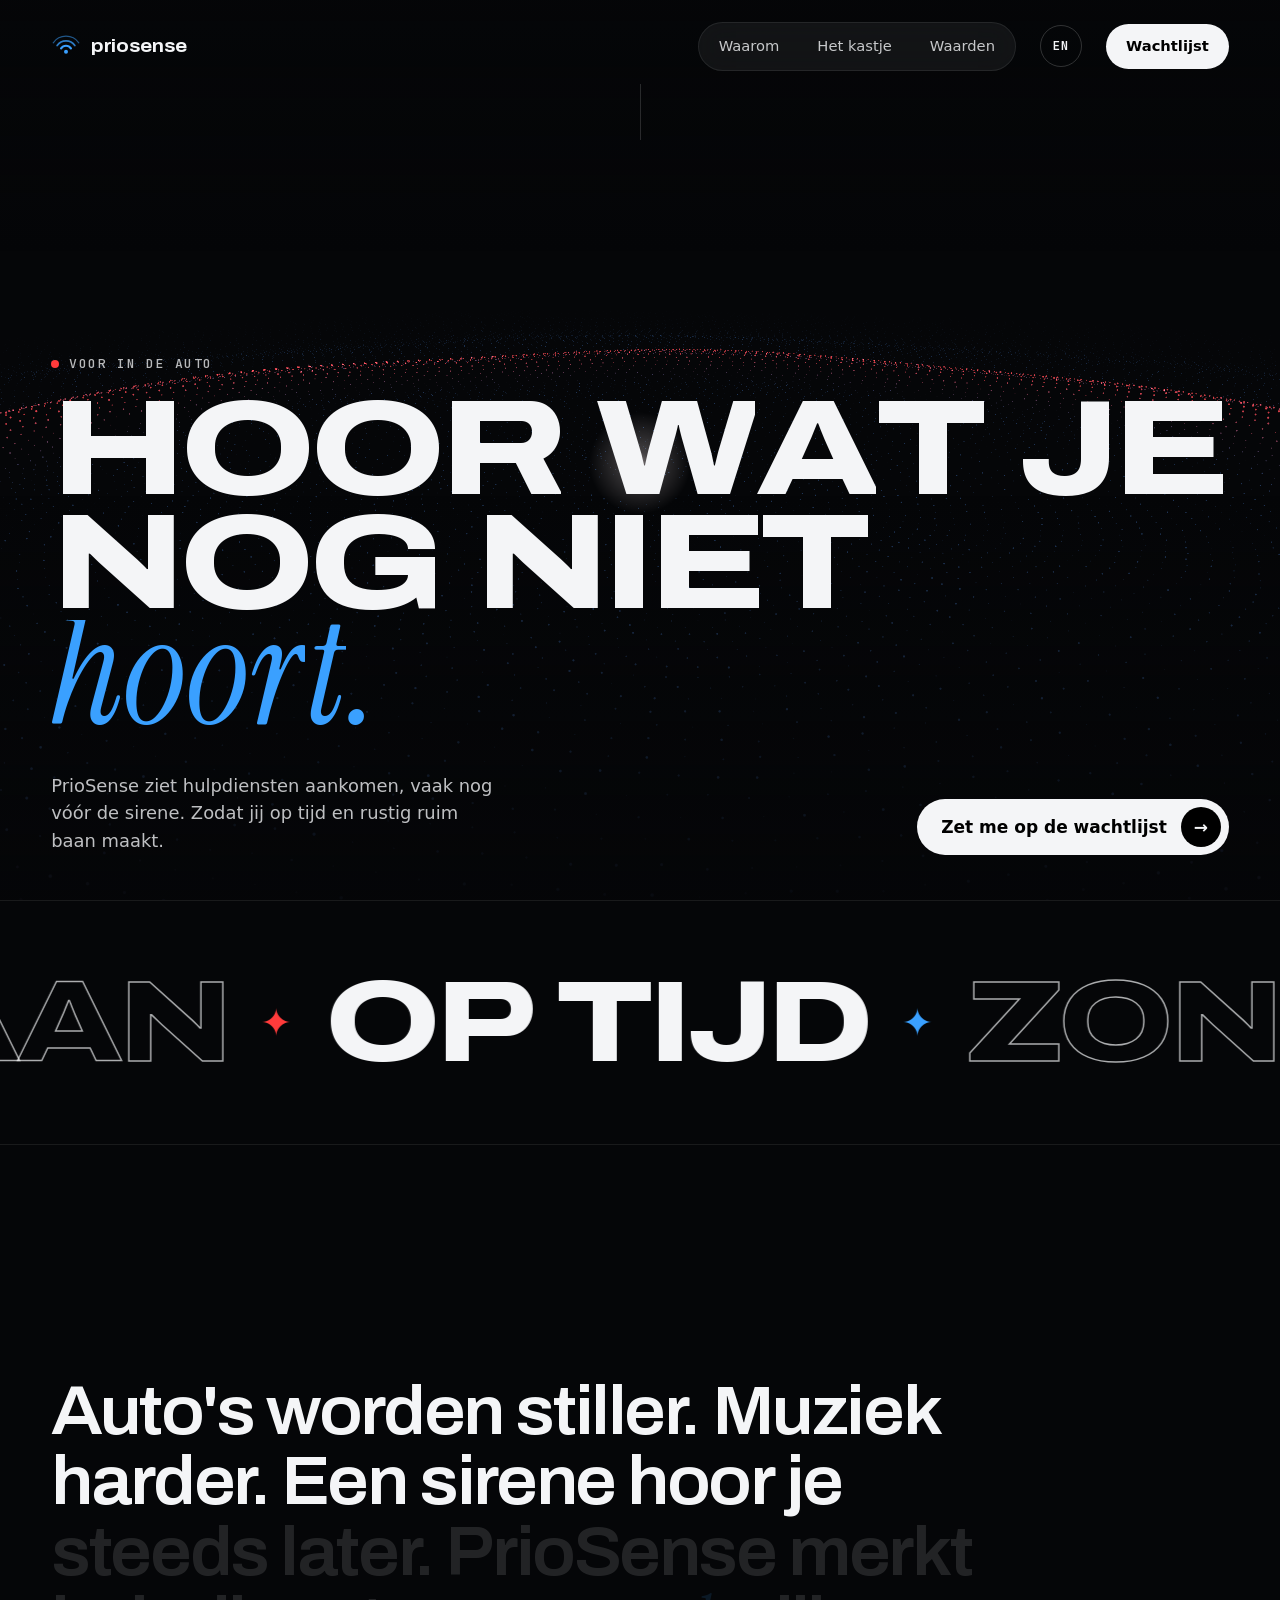
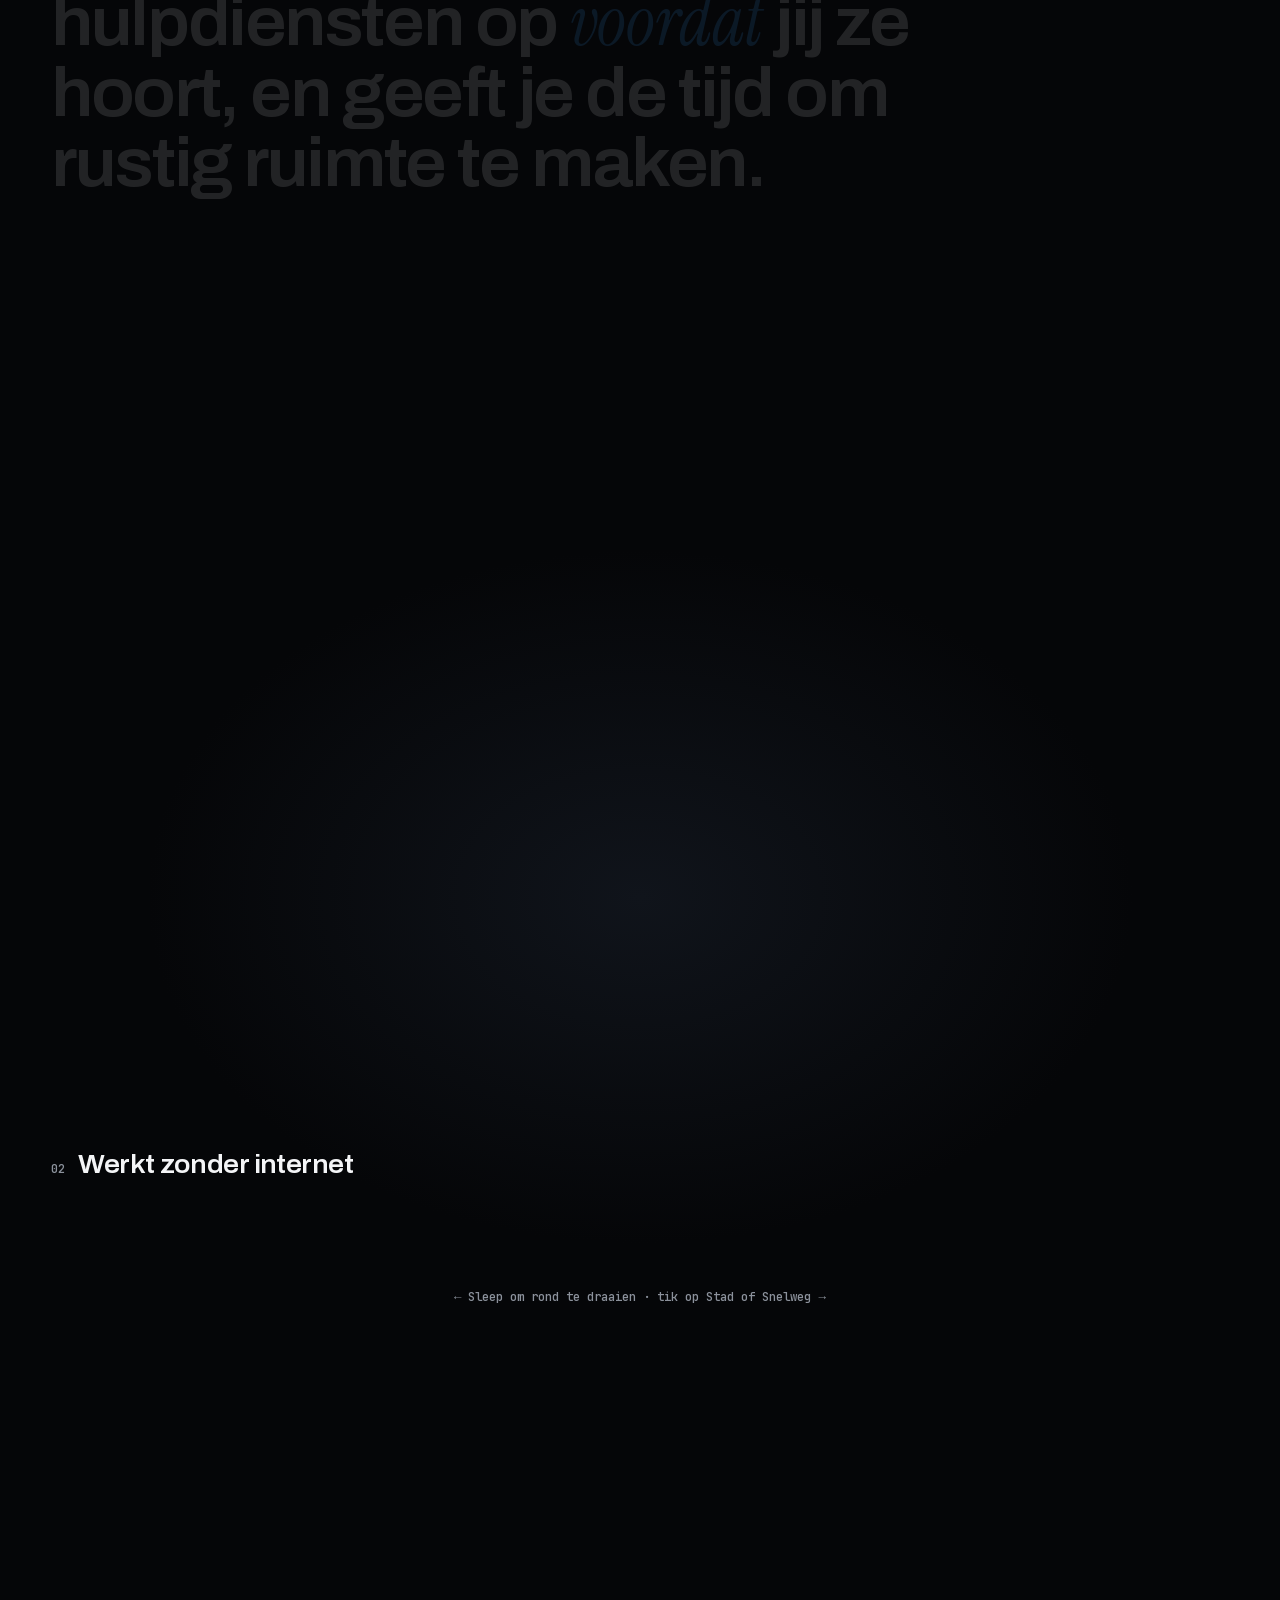
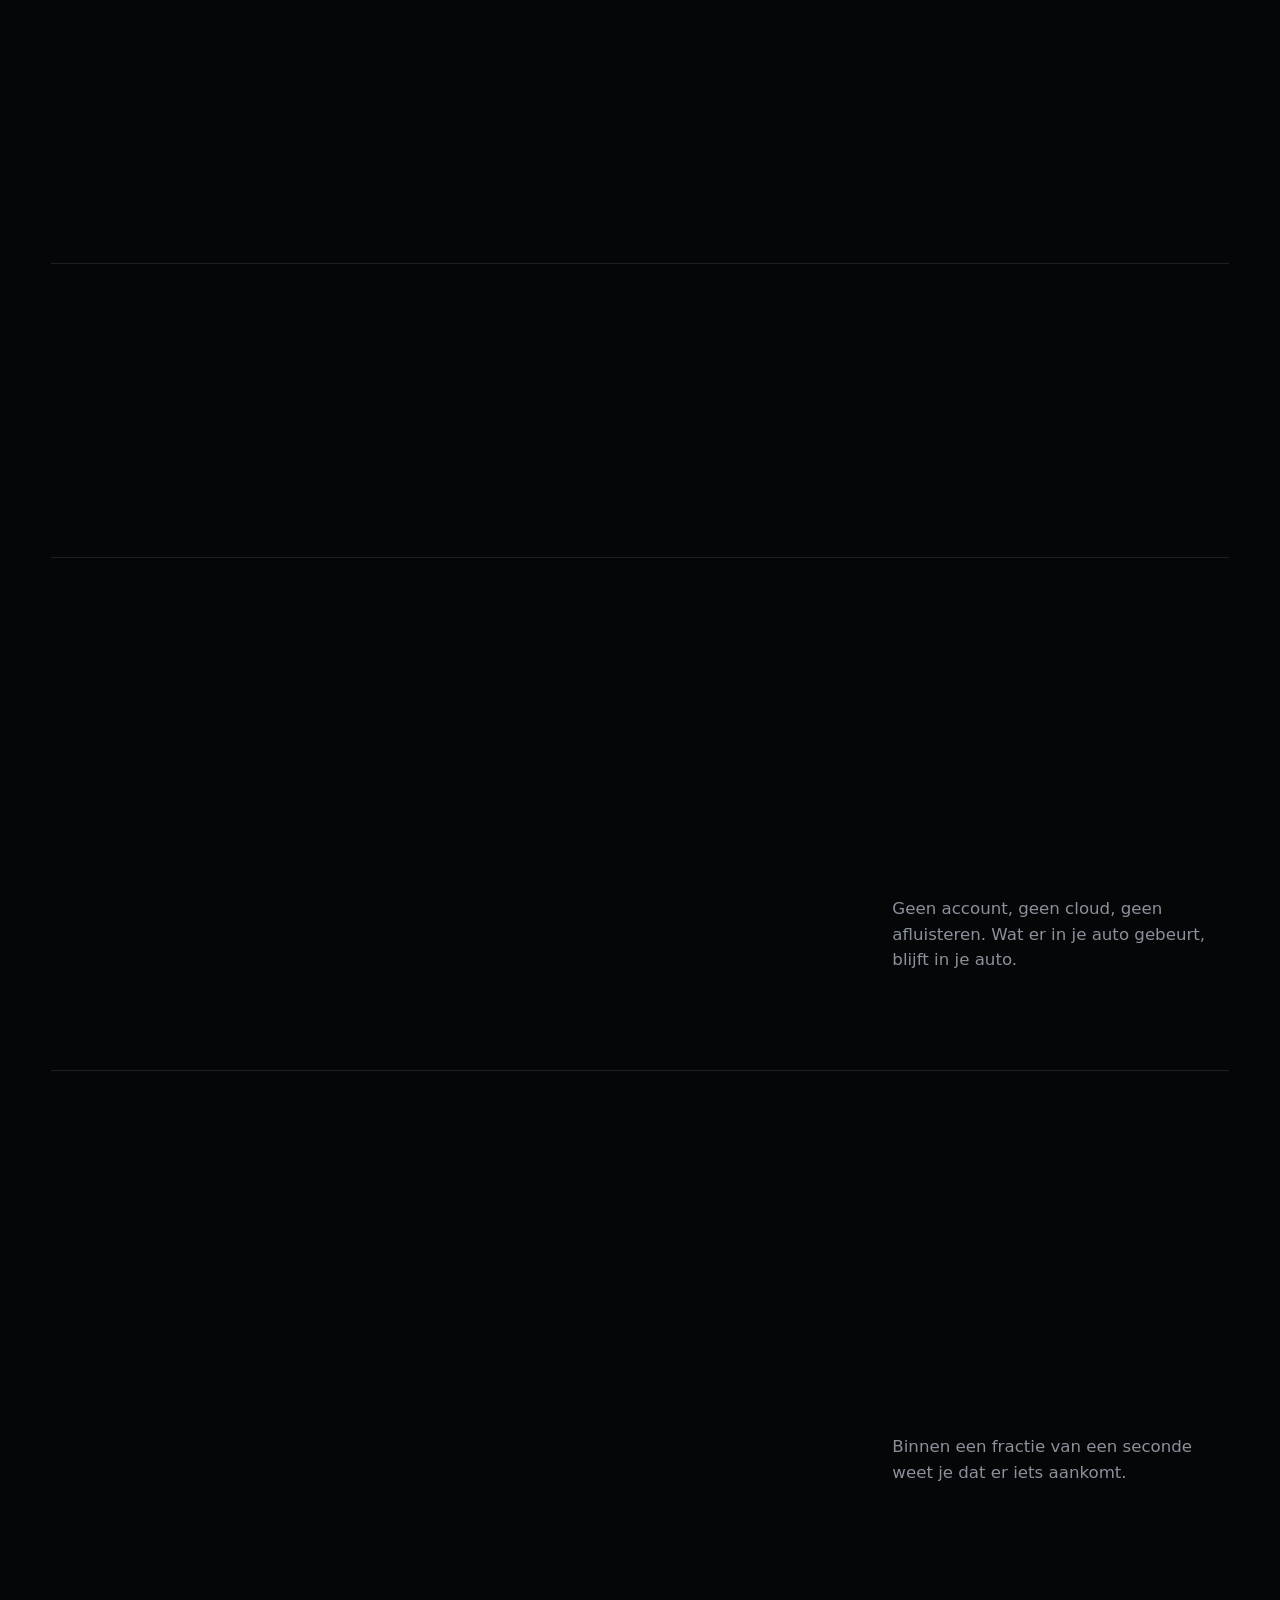
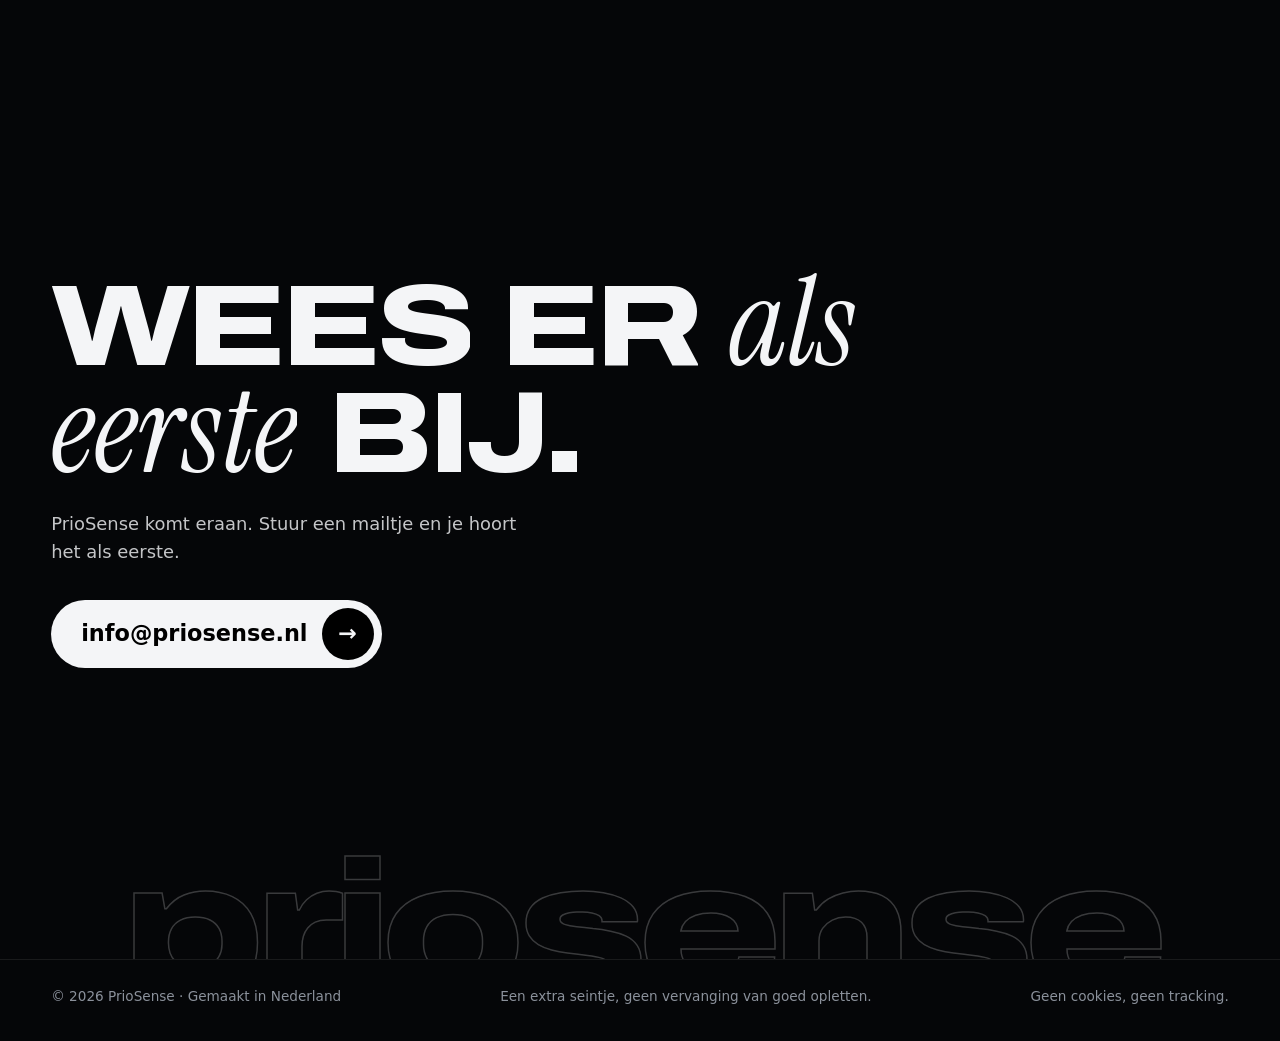
==== index.html @ da4e4e67 "PrioSense-merksite (NL + EN) met 3D-kastje en scroll-animaties Statische site zonder build-stap: thr" ====
<!doctype html>
<html lang="nl">
<head>
  <meta charset="utf-8">
  <meta name="viewport" content="width=device-width, initial-scale=1">
  <title>PrioSense — Hoor wat je nog niet hoort</title>
  <meta name="description" content="PrioSense ziet hulpdiensten aankomen, vaak nog vóór de sirene. Zodat jij op tijd en rustig ruim baan maakt.">
  <meta name="theme-color" content="#050608">
  <link rel="canonical" href="https://priosense.nl/">
  <link rel="alternate" hreflang="nl" href="https://priosense.nl/">
  <link rel="alternate" hreflang="en" href="https://priosense.nl/en/">
  <link rel="alternate" hreflang="x-default" href="https://priosense.nl/">
  <link rel="icon" href="assets/favicon.svg" type="image/svg+xml">
  <meta property="og:type" content="website">
  <meta property="og:url" content="https://priosense.nl/">
  <meta property="og:title" content="PrioSense — Hoor wat je nog niet hoort">
  <meta property="og:description" content="PrioSense ziet hulpdiensten aankomen, vaak nog vóór de sirene.">
  <meta property="og:locale" content="nl_NL">
  <meta name="twitter:card" content="summary">
  <link rel="preload" href="fonts/archivo-latin.woff2" as="font" type="font/woff2" crossorigin>
  <link rel="preload" href="fonts/instrument-serif-italic-latin.woff2" as="font" type="font/woff2" crossorigin>
  <script>document.documentElement.classList.add('js');</script>
  <link rel="stylesheet" href="css/styles.css">
  <script type="importmap">{ "imports": { "three": "./js/vendor/three.module.min.js" } }</script>
  <script src="js/vendor/gsap.min.js" defer></script>
  <script src="js/vendor/ScrollTrigger.min.js" defer></script>
  <script src="js/vendor/SplitText.min.js" defer></script>
  <script src="js/vendor/lenis.min.js" defer></script>
  <script src="js/sim.js" defer></script>
  <script src="js/main.js" defer></script>
  <script type="module" src="js/signal.js"></script>
  <script type="module" src="js/device3d.js"></script>
</head>
<body class="is-loading">
  <div class="loader" aria-hidden="true">
    <div class="loader-inner">
      <svg class="loader-mark" viewBox="8 18 48 24">
        <g fill="none" stroke="currentColor" stroke-linecap="round">
          <path d="M39.86 32.89 A9.6 9.6 0 0 0 24.14 32.89" stroke-width="3.52"/>
          <path d="M46.16 28.49 A17.28 17.28 0 0 0 17.84 28.49" stroke-width="2.75"/>
          <path d="M52.45 24.08 A24.96 24.96 0 0 0 11.55 24.08" stroke-width="1.98"/>
        </g>
        <circle cx="32" cy="38.4" r="3.2" fill="currentColor"/>
      </svg>
      <p class="loader-word">priosense</p>
    </div>
    <p class="loader-count"><span class="loader-num">0</span>%</p>
  </div>
  <div class="cursor" aria-hidden="true"></div>

  <a class="skip" href="#main">Naar de inhoud</a>

  <header class="nav">
    <a class="brand" href="#top" aria-label="PrioSense, naar boven">
      <svg class="brand-mark" viewBox="8 18 48 24" aria-hidden="true">
        <g fill="none" stroke="currentColor" stroke-linecap="round">
          <path d="M39.86 32.89 A9.6 9.6 0 0 0 24.14 32.89" stroke-width="3.52"/>
          <path d="M46.16 28.49 A17.28 17.28 0 0 0 17.84 28.49" stroke-width="2.75" stroke-opacity=".765"/>
          <path d="M52.45 24.08 A24.96 24.96 0 0 0 11.55 24.08" stroke-width="1.98" stroke-opacity=".53"/>
        </g>
        <circle cx="32" cy="38.4" r="3.2" fill="currentColor"/>
      </svg>
      <span class="brand-word">priosense</span>
    </a>
    <nav aria-label="Hoofdmenu">
      <ul class="nav-links">
        <li><a href="#waarom">Waarom</a></li>
        <li><a href="#kastje">Het kastje</a></li>
        <li><a href="#waarden">Waarden</a></li>
      </ul>
    </nav>
    <a class="lang" href="en/" hreflang="en" lang="en" aria-label="English version">EN</a>
    <a class="nav-cta" href="#contact">Wachtlijst</a>
  </header>

  <main id="main">
    <section class="hero" id="top" aria-labelledby="hero-title">
      <canvas class="signal" aria-hidden="true"></canvas>
      <div class="hero-content">
        <p class="hero-tag"><span class="pulse-dot" aria-hidden="true"></span>Voor in de auto</p>
        <h1 class="hero-title" id="hero-title">
          <span class="line">Hoor wat je</span>
          <span class="line">nog niet <em>hoort.</em></span>
        </h1>
        <div class="hero-bottom">
          <p class="hero-sub">PrioSense ziet hulpdiensten aankomen, vaak nog vóór de sirene. Zodat jij op tijd en rustig ruim baan maakt.</p>
          <a class="pill" href="#contact"><span>Zet me op de wachtlijst</span><i aria-hidden="true">→</i></a>
        </div>
      </div>
      <div class="scroll-cue" aria-hidden="true"><span></span></div>
    </section>

    <section class="marquee" aria-label="Ruim baan. Op tijd. Zonder schrik.">
      <div class="marquee-track" aria-hidden="true">
        <div class="marquee-set"><span>Ruim baan</span><b>✦</b><span class="o">Op tijd</span><b>✦</b><span>Zonder schrik</span><b>✦</b><span class="o">Ruim baan</span><b>✦</b><span>Op tijd</span><b>✦</b><span class="o">Zonder schrik</span><b>✦</b></div>
        <div class="marquee-set"><span>Ruim baan</span><b>✦</b><span class="o">Op tijd</span><b>✦</b><span>Zonder schrik</span><b>✦</b><span class="o">Ruim baan</span><b>✦</b><span>Op tijd</span><b>✦</b><span class="o">Zonder schrik</span><b>✦</b></div>
      </div>
    </section>

    <section class="statement" id="waarom" aria-label="Waarom PrioSense">
      <p class="statement-text">Auto's worden stiller. Muziek harder. Een sirene hoor je steeds later. PrioSense merkt hulpdiensten op <em>voordat</em> jij ze hoort, en geeft je de tijd om rustig ruimte te maken.</p>
    </section>

    <section class="product" id="kastje" aria-labelledby="product-title">
      <div class="product-pin">
        <canvas class="device-canvas" tabindex="0" aria-label="3D-model van het PrioSense-kastje. Sleep of gebruik de pijltjestoetsen om het rond te draaien; tik op de schakelaar op het scherm, of druk op Enter, om de rijmodus te wisselen. Huidige modus:"></canvas>
        <div class="product-copy">
          <p class="product-kicker">Het kastje</p>
          <h2 class="product-title" id="product-title">Klein. <em>Slim.</em><br>Altijd paraat.</h2>
        </div>
        <ul class="product-points">
          <li><span>01</span>Past op elk dashboard</li>
          <li><span>02</span>Werkt zonder internet</li>
          <li><span>03</span>Luistert nooit mee</li>
        </ul>
        <p class="drag-hint" aria-hidden="true">← Sleep om rond te draaien · tik op Stad of Snelweg →</p>
      </div>
    </section>

    <section class="values" id="waarden" aria-label="Waarden">
      <article class="value">
        <h3 class="value-word">Stil<span>.</span></h3>
        <p>Geen geflikker, geen piepjes voor niets. Alleen een seintje als het ertoe doet.</p>
      </article>
      <article class="value">
        <h3 class="value-word">Privé<span>.</span></h3>
        <p>Geen account, geen cloud, geen afluisteren. Wat er in je auto gebeurt, blijft in je auto.</p>
      </article>
      <article class="value">
        <h3 class="value-word">Direct<span>.</span></h3>
        <p>Binnen een fractie van een seconde weet je dat er iets aankomt.</p>
      </article>
    </section>

    <section class="finale" id="contact" aria-labelledby="finale-title">
      <div class="lights" aria-hidden="true"><span class="light-blue"></span><span class="light-red"></span></div>
      <div class="finale-content">
        <h2 class="finale-title" id="finale-title">Wees er <em>als eerste</em> bij.</h2>
        <p>PrioSense komt eraan. Stuur een mailtje en je hoort het als eerste.</p>
        <a class="pill pill-lg" href="mailto:info@priosense.nl?subject=Wachtlijst%20PrioSense"><span>info@priosense.nl</span><i aria-hidden="true">→</i></a>
      </div>
      <p class="wordmark" aria-hidden="true">priosense</p>
    </section>
  </main>

  <footer class="footer">
    <p>© <span class="year">2026</span> PrioSense · Gemaakt in Nederland</p>
    <p>Een extra seintje, geen vervanging van goed opletten.</p>
    <p>Geen cookies, geen tracking.</p>
  </footer>
</body>
</html>
---- css/styles.css ----
/* ── Lettertypes (zelf gehost, OFL-licentie) ─────────────────────────────── */
@font-face {
  font-family: "Archivo";
  src: url("../fonts/archivo-latin.woff2") format("woff2");
  font-weight: 100 900;
  font-stretch: 62% 125%;
  font-display: swap;
}
@font-face {
  font-family: "Instrument Serif";
  src: url("../fonts/instrument-serif-italic-latin.woff2") format("woff2");
  font-style: italic;
  font-weight: 400;
  font-display: swap;
}
@font-face {
  font-family: "JetBrains Mono";
  src: url("../fonts/jetbrains-mono-latin.woff2") format("woff2");
  font-weight: 100 800;
  font-display: swap;
}

:root {
  --bg: #050608;
  --ink: #f4f5f7;
  --muted: #8b919b;
  --dim: #3a3e45;
  --blue: #3aa0ff;
  --red: #ff3b3b;
  --display: "Archivo", ui-sans-serif, system-ui, sans-serif;
  --serif: "Instrument Serif", ui-serif, Georgia, serif;
  --body: ui-sans-serif, system-ui, -apple-system, "Segoe UI", Roboto, "Helvetica Neue", Arial, sans-serif;
  --mono: "JetBrains Mono", ui-monospace, Menlo, monospace;
  --pad: clamp(18px, 4vw, 56px);
  --ease: cubic-bezier(0.16, 1, 0.3, 1);
}

*, *::before, *::after { box-sizing: border-box; }
html { -webkit-text-size-adjust: 100%; }
html.lenis, html.lenis body { height: auto; }
.lenis.lenis-smooth { scroll-behavior: auto !important; }
body {
  margin: 0; background: var(--bg); color: var(--ink);
  font: 400 17px/1.55 var(--body); -webkit-font-smoothing: antialiased; overflow-x: hidden;
}
body.is-loading { overflow: hidden; }
h1, h2, h3, p { margin: 0; }
a { color: inherit; }
em { font-family: var(--serif); font-style: italic; font-weight: 400; text-transform: none; letter-spacing: 0; }
:focus-visible { outline: 2px solid var(--blue); outline-offset: 4px; }
::selection { background: var(--blue); color: #000; }
.skip { position: absolute; left: 16px; top: -60px; z-index: 200; background: var(--ink); color: #000; padding: 10px 14px; border-radius: 99px; text-decoration: none; }
.skip:focus { top: 14px; }

/* ── Laadscherm ──────────────────────────────────────────────────────────── */
.loader {
  position: fixed; inset: 0; z-index: 300; background: #000; color: var(--ink);
  display: grid; place-items: center;
}
.no-js .loader, .loader.is-done { display: none; }
.loader-inner { display: flex; flex-direction: column; align-items: center; gap: 18px; }
.loader-mark { width: 120px; height: 60px; color: var(--blue); overflow: visible; }
.loader-mark path { stroke-dasharray: 80; stroke-dashoffset: 80; }
.loader-word { font: 700 1.6rem/1 var(--display); font-stretch: 112%; letter-spacing: -0.02em; }
.loader-count { position: absolute; right: var(--pad); bottom: var(--pad); font: 800 clamp(4rem, 14vw, 12rem)/0.8 var(--display); font-stretch: 125%; letter-spacing: -0.04em; color: var(--ink); font-variant-numeric: tabular-nums; }

/* ── Cursor ──────────────────────────────────────────────────────────────── */
.cursor {
  position: fixed; left: 0; top: 0; z-index: 250; width: 14px; height: 14px; margin: -7px 0 0 -7px;
  border-radius: 50%; background: #fff; mix-blend-mode: difference; pointer-events: none;
  transform: translate3d(-100px, -100px, 0); transition: width 0.3s var(--ease), height 0.3s var(--ease), margin 0.3s var(--ease);
  display: none;
}
.has-cursor .cursor { display: block; }
.cursor.is-big { width: 64px; height: 64px; margin: -32px 0 0 -32px; }

/* ── Navigatie ───────────────────────────────────────────────────────────── */
.nav {
  position: fixed; top: 0; left: 0; right: 0; z-index: 100; display: flex; align-items: center; gap: 24px;
  padding: 22px var(--pad); transition: transform 0.6s var(--ease);
}
.nav.is-hidden { transform: translateY(-110%); }
.brand { display: inline-flex; align-items: center; gap: 10px; text-decoration: none; color: var(--ink); }
.brand-mark { width: 30px; height: 15px; color: var(--blue); overflow: visible; }
.brand-word { font: 700 1.15rem/1 var(--display); font-stretch: 112%; letter-spacing: -0.02em; }
.nav nav { margin-left: auto; }
.nav-links { display: flex; gap: 6px; list-style: none; margin: 0; padding: 4px; border-radius: 99px; background: rgba(255, 255, 255, 0.06); backdrop-filter: blur(14px); -webkit-backdrop-filter: blur(14px); border: 1px solid rgba(255, 255, 255, 0.08); }
.nav-links a { display: block; padding: 8px 16px; border-radius: 99px; text-decoration: none; font-size: 0.92rem; color: rgba(244, 245, 247, 0.8); transition: background 0.3s, color 0.3s; }
.nav-links a:hover { background: rgba(255, 255, 255, 0.1); color: #fff; }
.lang { display: grid; place-items: center; width: 42px; height: 42px; border-radius: 50%; border: 1px solid rgba(255, 255, 255, 0.18);
  font: 600 0.78rem/1 var(--mono); letter-spacing: 0.06em; color: var(--ink); text-decoration: none; transition: background 0.3s, border-color 0.3s; }
.lang:hover { background: rgba(255, 255, 255, 0.1); border-color: rgba(255, 255, 255, 0.4); }
.nav-cta { padding: 11px 20px; border-radius: 99px; background: var(--ink); color: #000; text-decoration: none; font-weight: 600; font-size: 0.92rem; }
@media (max-width: 760px) { .nav nav { display: none; } .lang { margin-left: auto; } }

/* ── Knoppen ─────────────────────────────────────────────────────────────── */
.pill {
  display: inline-flex; align-items: center; gap: 14px; padding: 8px 8px 8px 24px; border-radius: 99px;
  background: var(--ink); color: #000; text-decoration: none; font-weight: 600; white-space: nowrap;
  transition: background 0.4s var(--ease);
}
.pill i {
  display: grid; place-items: center; width: 40px; height: 40px; border-radius: 50%; background: #000; color: var(--ink);
  font-style: normal; transition: transform 0.5s var(--ease), background 0.4s;
}
.pill:hover i { transform: rotate(-45deg); background: var(--blue); }
.pill-lg { font-size: clamp(1.05rem, 2vw, 1.4rem); padding-left: 30px; }
.pill-lg i { width: 52px; height: 52px; }

/* ── Hero ────────────────────────────────────────────────────────────────── */
.hero { position: relative; height: 100svh; min-height: 620px; overflow: hidden; display: flex; align-items: flex-end; }
.signal { position: absolute; inset: 0; width: 100%; height: 100%; }
.hero::before {
  content: ""; position: absolute; inset: 0; pointer-events: none; z-index: 1;
  background: linear-gradient(to bottom, rgba(5, 6, 8, 0.55), transparent 28%, transparent 55%, rgba(5, 6, 8, 0.9));
}
.no-webgl .hero { background: radial-gradient(60% 50% at 50% 60%, rgba(58, 160, 255, 0.25), transparent 70%), var(--bg); }
.hero-content { position: relative; z-index: 2; width: 100%; padding: 0 var(--pad) clamp(28px, 5vh, 56px); }
.hero-tag { display: inline-flex; align-items: center; gap: 10px; font: 500 0.82rem/1 var(--mono); letter-spacing: 0.12em; text-transform: uppercase; color: rgba(244, 245, 247, 0.75); margin-bottom: clamp(14px, 2.4vh, 26px); }
.pulse-dot { width: 8px; height: 8px; border-radius: 50%; background: var(--red); animation: lightbar 1.2s steps(1) infinite; }
@keyframes lightbar { 0% { background: var(--red); box-shadow: 0 0 12px var(--red); } 50% { background: var(--blue); box-shadow: 0 0 12px var(--blue); } }
.hero-title {
  font: 800 clamp(3.2rem, 10.6vw, 11.5rem)/0.84 var(--display); font-stretch: 125%;
  text-transform: uppercase; letter-spacing: -0.045em;
}
.hero-title .line { display: block; }
.hero-title em { font-size: 1.12em; line-height: 0.7; color: var(--blue); }
.hero-bottom { display: flex; flex-wrap: wrap; align-items: flex-end; justify-content: space-between; gap: 22px 40px; margin-top: clamp(22px, 4vh, 44px); }
.hero-sub { max-width: 40ch; font-size: clamp(1rem, 1.4vw, 1.18rem); color: rgba(244, 245, 247, 0.78); }
.scroll-cue { position: absolute; z-index: 2; left: 50%; top: 84px; width: 1px; height: 56px; background: rgba(255, 255, 255, 0.15); overflow: hidden; display: none; }
.scroll-cue span { position: absolute; left: 0; top: -40%; width: 1px; height: 40%; background: var(--ink); animation: cue 1.8s var(--ease) infinite; }
@keyframes cue { to { top: 110%; } }

/* ── Lichtkrant ──────────────────────────────────────────────────────────── */
.marquee { overflow: hidden; padding: clamp(28px, 5vw, 64px) 0; border-block: 1px solid rgba(255, 255, 255, 0.08); }
.marquee-track { display: flex; width: max-content; will-change: transform; }
.marquee-set { display: flex; align-items: center; flex: none; }
.marquee span {
  font: 800 clamp(3rem, 9vw, 8.5rem)/1 var(--display); font-stretch: 125%; text-transform: uppercase; letter-spacing: -0.04em;
  padding: 0 0.28em; white-space: nowrap;
}
.marquee span.o { color: transparent; -webkit-text-stroke: 1.5px rgba(244, 245, 247, 0.7); }
.marquee b { font-size: clamp(1.4rem, 3vw, 2.6rem); color: var(--blue); font-weight: 400; }
.marquee b:nth-of-type(even) { color: var(--red); }

/* ── Statement ───────────────────────────────────────────────────────────── */
.statement { padding: clamp(110px, 18vw, 240px) var(--pad); }
.statement-text {
  max-width: 22ch; font: 600 clamp(2rem, 5.4vw, 5.6rem)/1.02 var(--display); font-stretch: 105%; letter-spacing: -0.035em;
}
.statement-text em { color: var(--blue); }

/* ── Het kastje (vastgezet tijdens scrollen) ─────────────────────────────── */
.product { position: relative; height: 320vh; }
.product-pin {
  position: sticky; top: 0; height: 100svh; overflow: hidden;
  background: radial-gradient(55% 55% at 50% 52%, #10141b 0%, var(--bg) 70%);
}
.device-canvas { position: absolute; inset: 0; width: 100%; height: 100%; touch-action: pan-y; cursor: grab; }
.device-canvas.is-dragging { cursor: grabbing; }
.product-copy { position: absolute; left: var(--pad); top: clamp(92px, 14vh, 140px); z-index: 2; pointer-events: none; }
.product-kicker { font: 500 0.82rem/1 var(--mono); letter-spacing: 0.12em; text-transform: uppercase; color: var(--muted); margin-bottom: 16px; }
.product-title { font: 800 clamp(2.4rem, 6vw, 6rem)/0.9 var(--display); font-stretch: 125%; text-transform: uppercase; letter-spacing: -0.045em; }
.product-title em { color: var(--blue); font-size: 1.1em; }
.product-points { position: absolute; left: var(--pad); bottom: clamp(56px, 12vh, 120px); z-index: 2; list-style: none; margin: 0; padding: 0; display: grid; gap: 14px; pointer-events: none; }
.product-points li { display: flex; align-items: baseline; gap: 14px; font: 600 clamp(1.1rem, 2vw, 1.6rem)/1.1 var(--display); font-stretch: 110%; letter-spacing: -0.02em; }
.product-points span { font: 500 0.78rem/1 var(--mono); color: var(--muted); }
.drag-hint { position: absolute; left: 50%; bottom: 26px; transform: translateX(-50%); z-index: 2; font: 500 0.78rem/1 var(--mono); color: var(--muted); pointer-events: none; transition: opacity 0.6s; white-space: nowrap; }
.drag-hint.is-gone { opacity: 0; }
.no-webgl .device-canvas, .no-webgl .drag-hint { display: none; }
@media (max-width: 760px) {
  .product-points { bottom: 64px; }
}

/* ── Waarden ─────────────────────────────────────────────────────────────── */
.values { padding: clamp(80px, 12vw, 180px) var(--pad); display: grid; gap: clamp(36px, 6vw, 80px); }
.value { display: grid; grid-template-columns: minmax(0, 1fr) minmax(0, 0.42fr); align-items: end; gap: 12px 40px; border-top: 1px solid rgba(255, 255, 255, 0.1); padding-top: clamp(16px, 2vw, 28px); }
.value-word {
  font: 800 clamp(4rem, 17vw, 17rem)/1 var(--display); font-stretch: 125%; text-transform: uppercase; letter-spacing: -0.055em;
  color: var(--ink); margin-bottom: -0.12em; transition: color 0.6s var(--ease);
}
.value-word span { color: var(--red); }
.value:hover .value-word { color: var(--blue); }
.value p { max-width: 32ch; color: var(--muted); font-size: clamp(1rem, 1.3vw, 1.15rem); padding-bottom: 1.2em; }
@media (max-width: 760px) { .value { grid-template-columns: 1fr; } .value p { padding-bottom: 0; } }

/* ── Slot ────────────────────────────────────────────────────────────────── */
.finale { position: relative; min-height: 100svh; overflow: hidden; display: flex; flex-direction: column; justify-content: center; padding: clamp(120px, 16vh, 180px) var(--pad) 0; }
.lights { position: absolute; inset: 0; pointer-events: none; }
.lights span { position: absolute; top: 18%; width: 60vw; height: 60vw; max-width: 900px; max-height: 900px; border-radius: 50%; filter: blur(90px); opacity: 0; }
.light-blue { left: -12vw; background: rgba(58, 160, 255, 0.55); animation: flash-a 1.4s steps(1) infinite; }
.light-red { right: -12vw; background: rgba(255, 59, 59, 0.5); animation: flash-b 1.4s steps(1) infinite; }
@keyframes flash-a { 0%, 20% { opacity: 0.9; } 21%, 100% { opacity: 0.12; } }
@keyframes flash-b { 0%, 49% { opacity: 0.1; } 50%, 70% { opacity: 0.85; } 71%, 100% { opacity: 0.1; } }
.finale-content { position: relative; z-index: 2; max-width: 980px; }
.finale-title { font: 800 clamp(3rem, 9vw, 9rem)/0.86 var(--display); font-stretch: 125%; text-transform: uppercase; letter-spacing: -0.045em; }
.finale-title em { color: var(--ink); font-size: 1.08em; }
.finale-content p { margin: 26px 0 34px; max-width: 42ch; font-size: clamp(1rem, 1.4vw, 1.2rem); color: rgba(244, 245, 247, 0.8); }
.wordmark {
  position: relative; z-index: 1; margin-top: clamp(60px, 10vh, 120px); align-self: center;
  font: 800 14.6vw/0.72 var(--display); font-stretch: 125%; letter-spacing: -0.06em; white-space: nowrap;
  color: transparent; -webkit-text-stroke: 1.5px rgba(244, 245, 247, 0.22); transform: translateY(18%);
}

/* ── Footer ──────────────────────────────────────────────────────────────── */
.footer { display: flex; flex-wrap: wrap; justify-content: space-between; gap: 10px 28px; padding: 26px var(--pad) 34px; border-top: 1px solid rgba(255, 255, 255, 0.08); font-size: 0.85rem; color: var(--muted); }

/* ── Minder beweging ─────────────────────────────────────────────────────── */
@media (prefers-reduced-motion: reduce) {
  .loader { display: none; }
  body.is-loading { overflow: auto; }
  .pulse-dot, .lights span, .scroll-cue span { animation: none; }
  .lights span { opacity: 0.35; }
  .product { height: auto; }
  .product-pin { position: relative; }
}
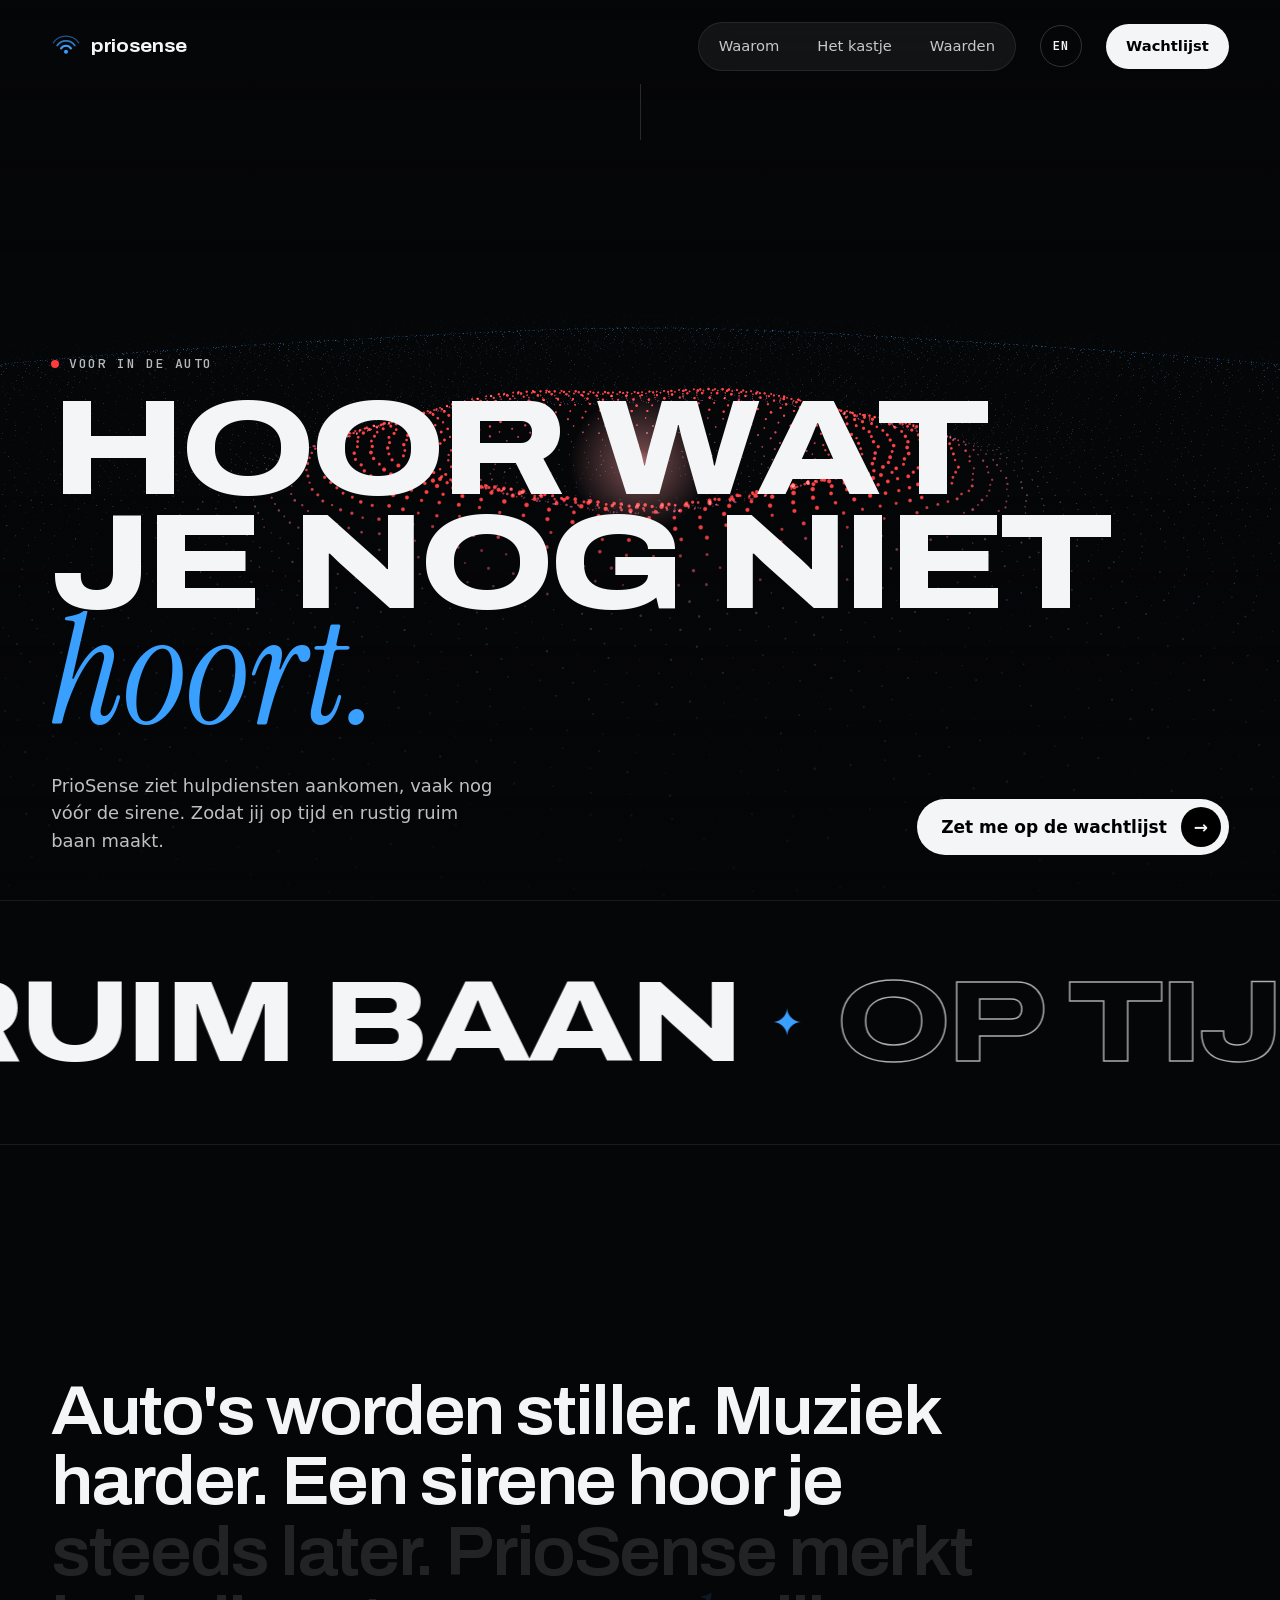
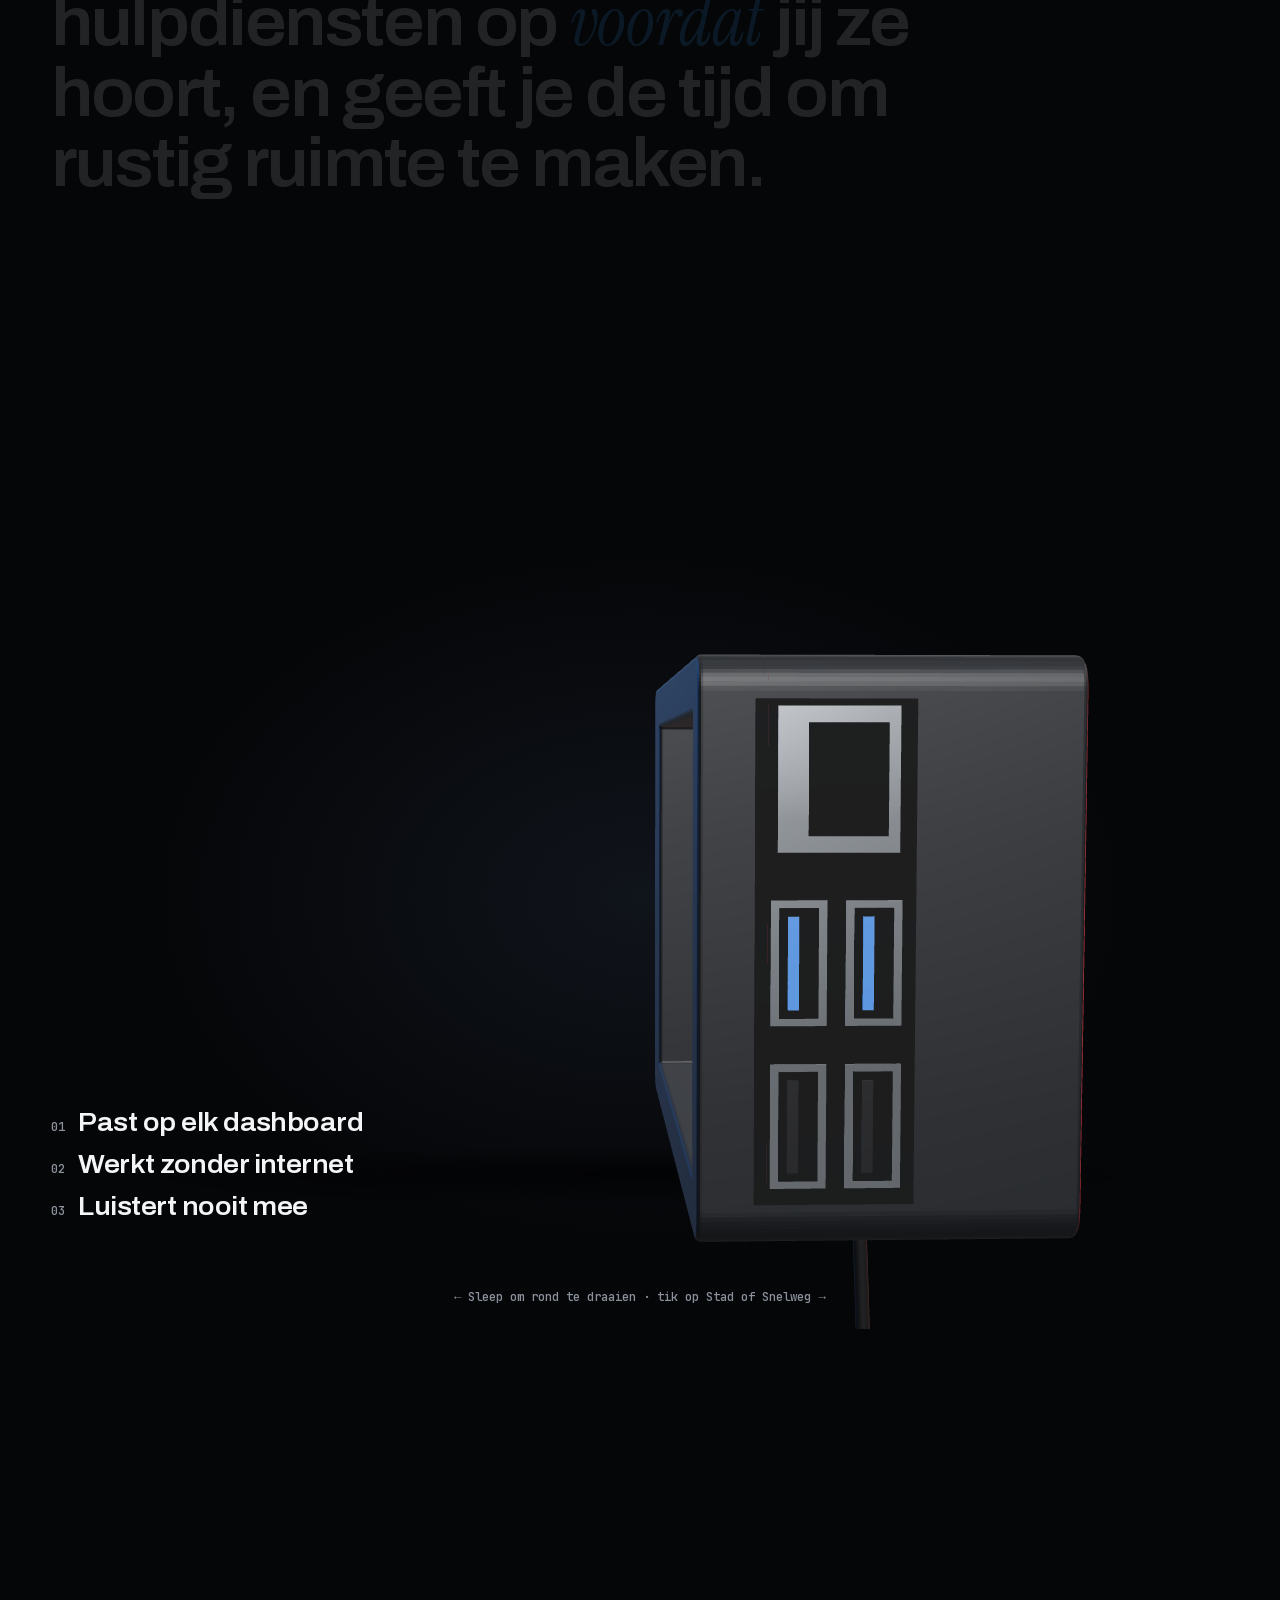
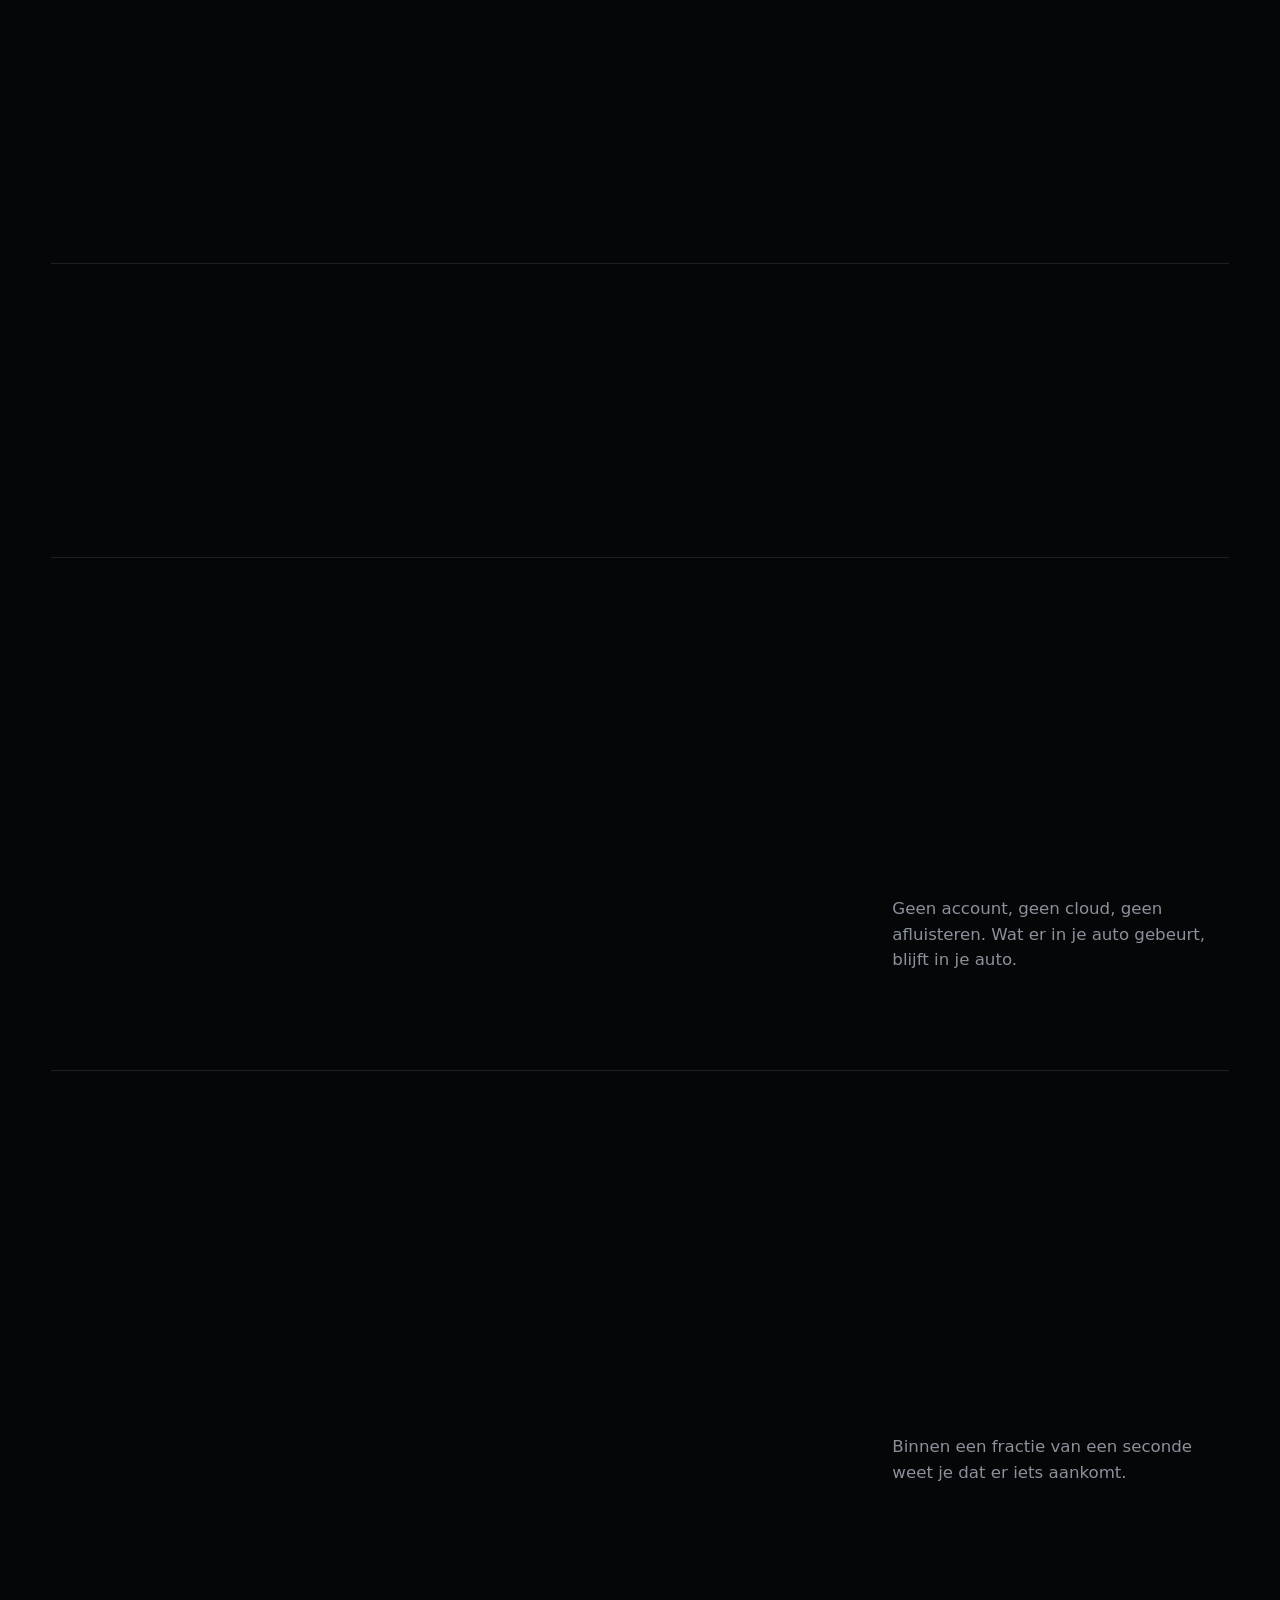
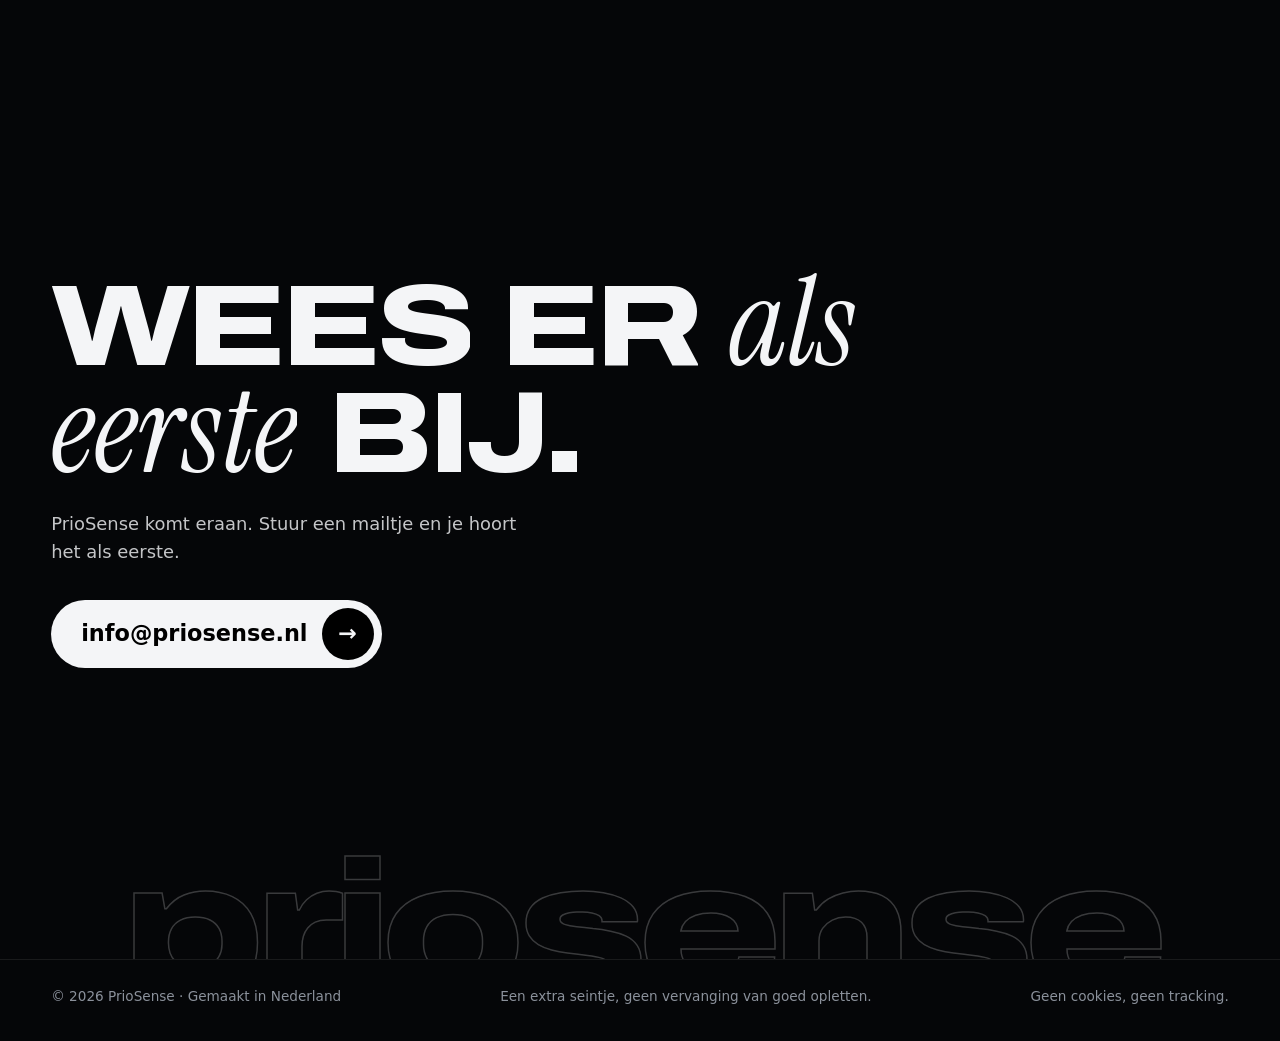
==== commit 0eeb066d: "Hero-kop: staarten van letters niet meer afgesneden, woorden breken niet midden af - masker rond elk" ====
--- a/index.html
+++ b/index.html
@@ -79,8 +79,9 @@
       <div class="hero-content">
         <p class="hero-tag"><span class="pulse-dot" aria-hidden="true"></span>Voor in de auto</p>
         <h1 class="hero-title" id="hero-title">
-          <span class="line">Hoor wat je</span>
-          <span class="line">nog niet <em>hoort.</em></span>
+          <span class="line">Hoor wat</span>
+          <span class="line">je nog niet</span>
+          <span class="line"><em>hoort.</em></span>
         </h1>
         <div class="hero-bottom">
           <p class="hero-sub">PrioSense ziet hulpdiensten aankomen, vaak nog vóór de sirene. Zodat jij op tijd en rustig ruim baan maakt.</p>
--- a/css/styles.css
+++ b/css/styles.css
@@ -120,11 +120,14 @@
 .pulse-dot { width: 8px; height: 8px; border-radius: 50%; background: var(--red); animation: lightbar 1.2s steps(1) infinite; }
 @keyframes lightbar { 0% { background: var(--red); box-shadow: 0 0 12px var(--red); } 50% { background: var(--blue); box-shadow: 0 0 12px var(--blue); } }
 .hero-title {
-  font: 800 clamp(3.2rem, 10.6vw, 11.5rem)/0.84 var(--display); font-stretch: 125%;
+  font: 800 clamp(2.4rem, 10.6vw, 11.5rem)/0.84 var(--display); font-stretch: 125%;
   text-transform: uppercase; letter-spacing: -0.045em;
 }
 .hero-title .line { display: block; }
 .hero-title em { font-size: 1.12em; line-height: 0.7; color: var(--blue); }
+/* Masker iets ruimer, zodat staarten (y, g, j) in de schreefletter niet worden afgesneden. */
+.hero-title .w { white-space: nowrap; }
+.hero-title .ch-mask { padding: 0.06em 0.04em 0.28em; margin: -0.06em -0.04em -0.28em; }
 .hero-bottom { display: flex; flex-wrap: wrap; align-items: flex-end; justify-content: space-between; gap: 22px 40px; margin-top: clamp(22px, 4vh, 44px); }
 .hero-sub { max-width: 40ch; font-size: clamp(1rem, 1.4vw, 1.18rem); color: rgba(244, 245, 247, 0.78); }
 .scroll-cue { position: absolute; z-index: 2; left: 50%; top: 84px; width: 1px; height: 56px; background: rgba(255, 255, 255, 0.15); overflow: hidden; display: none; }
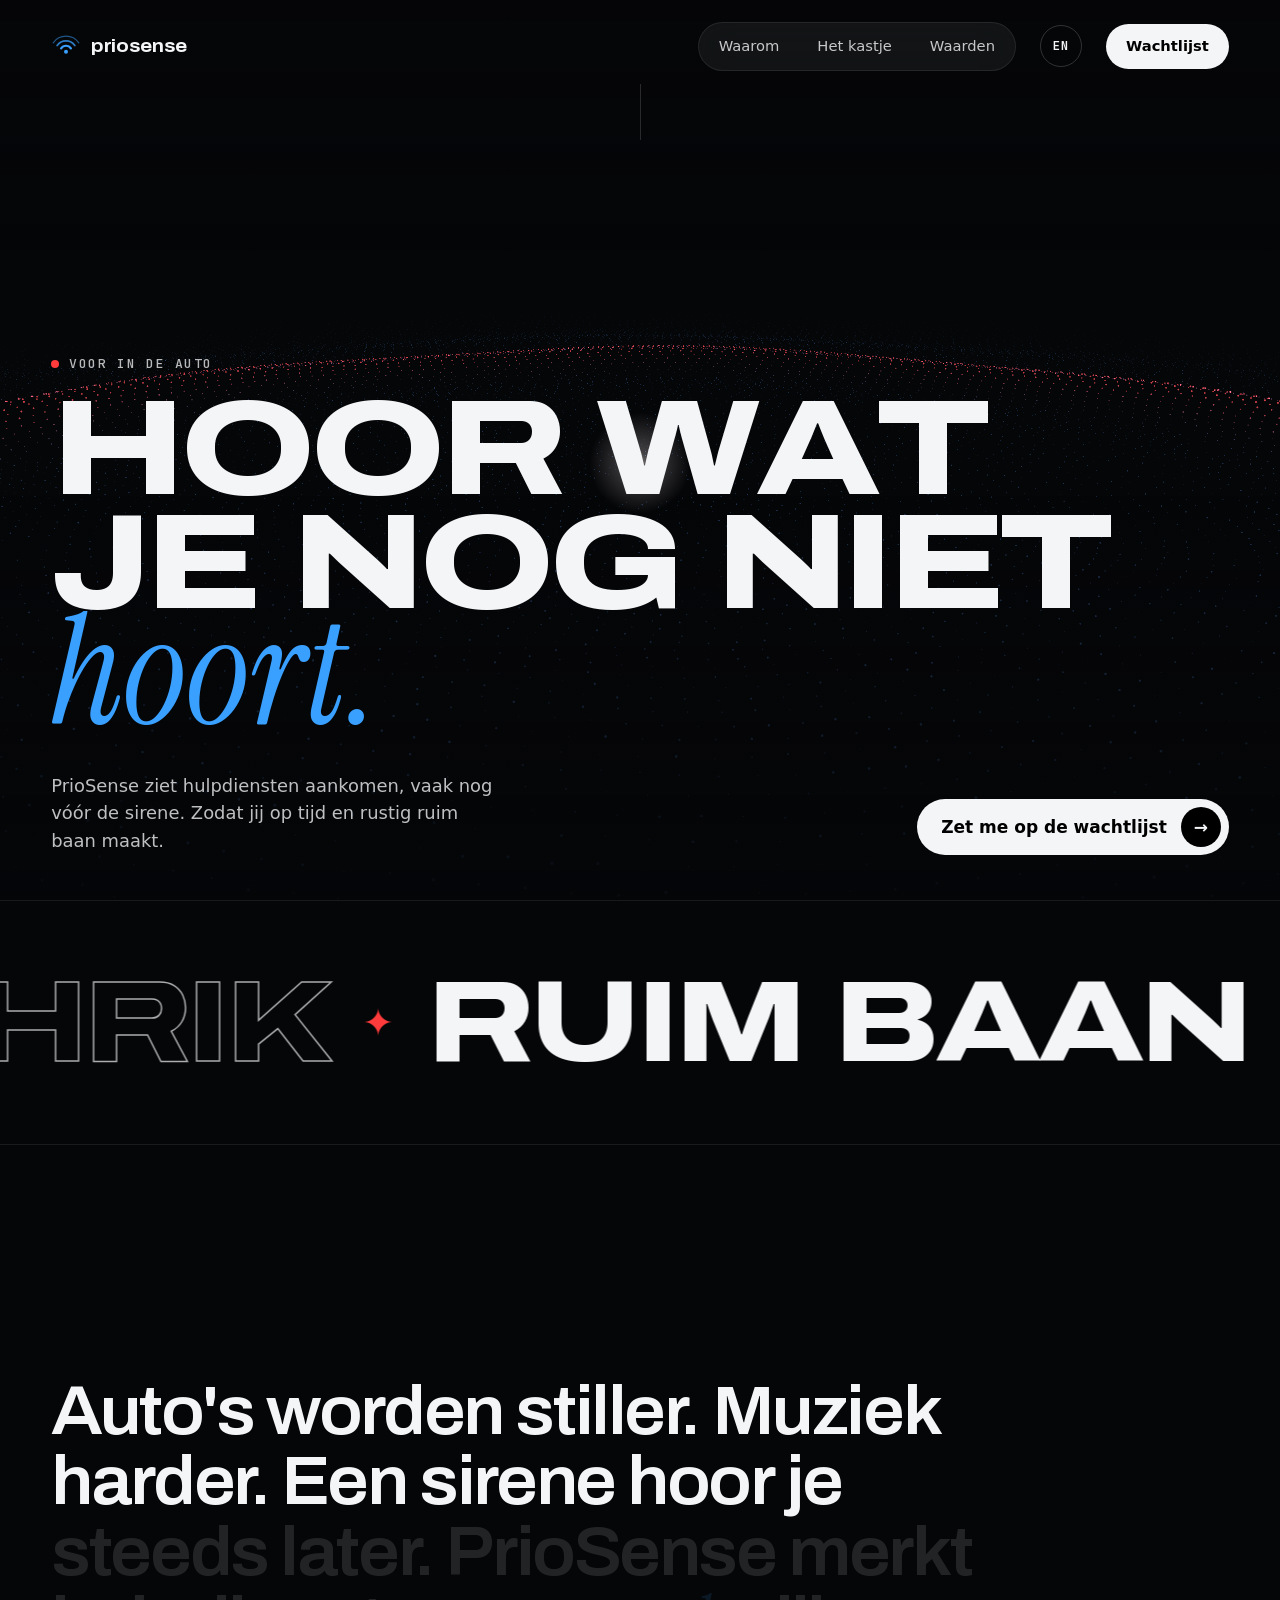
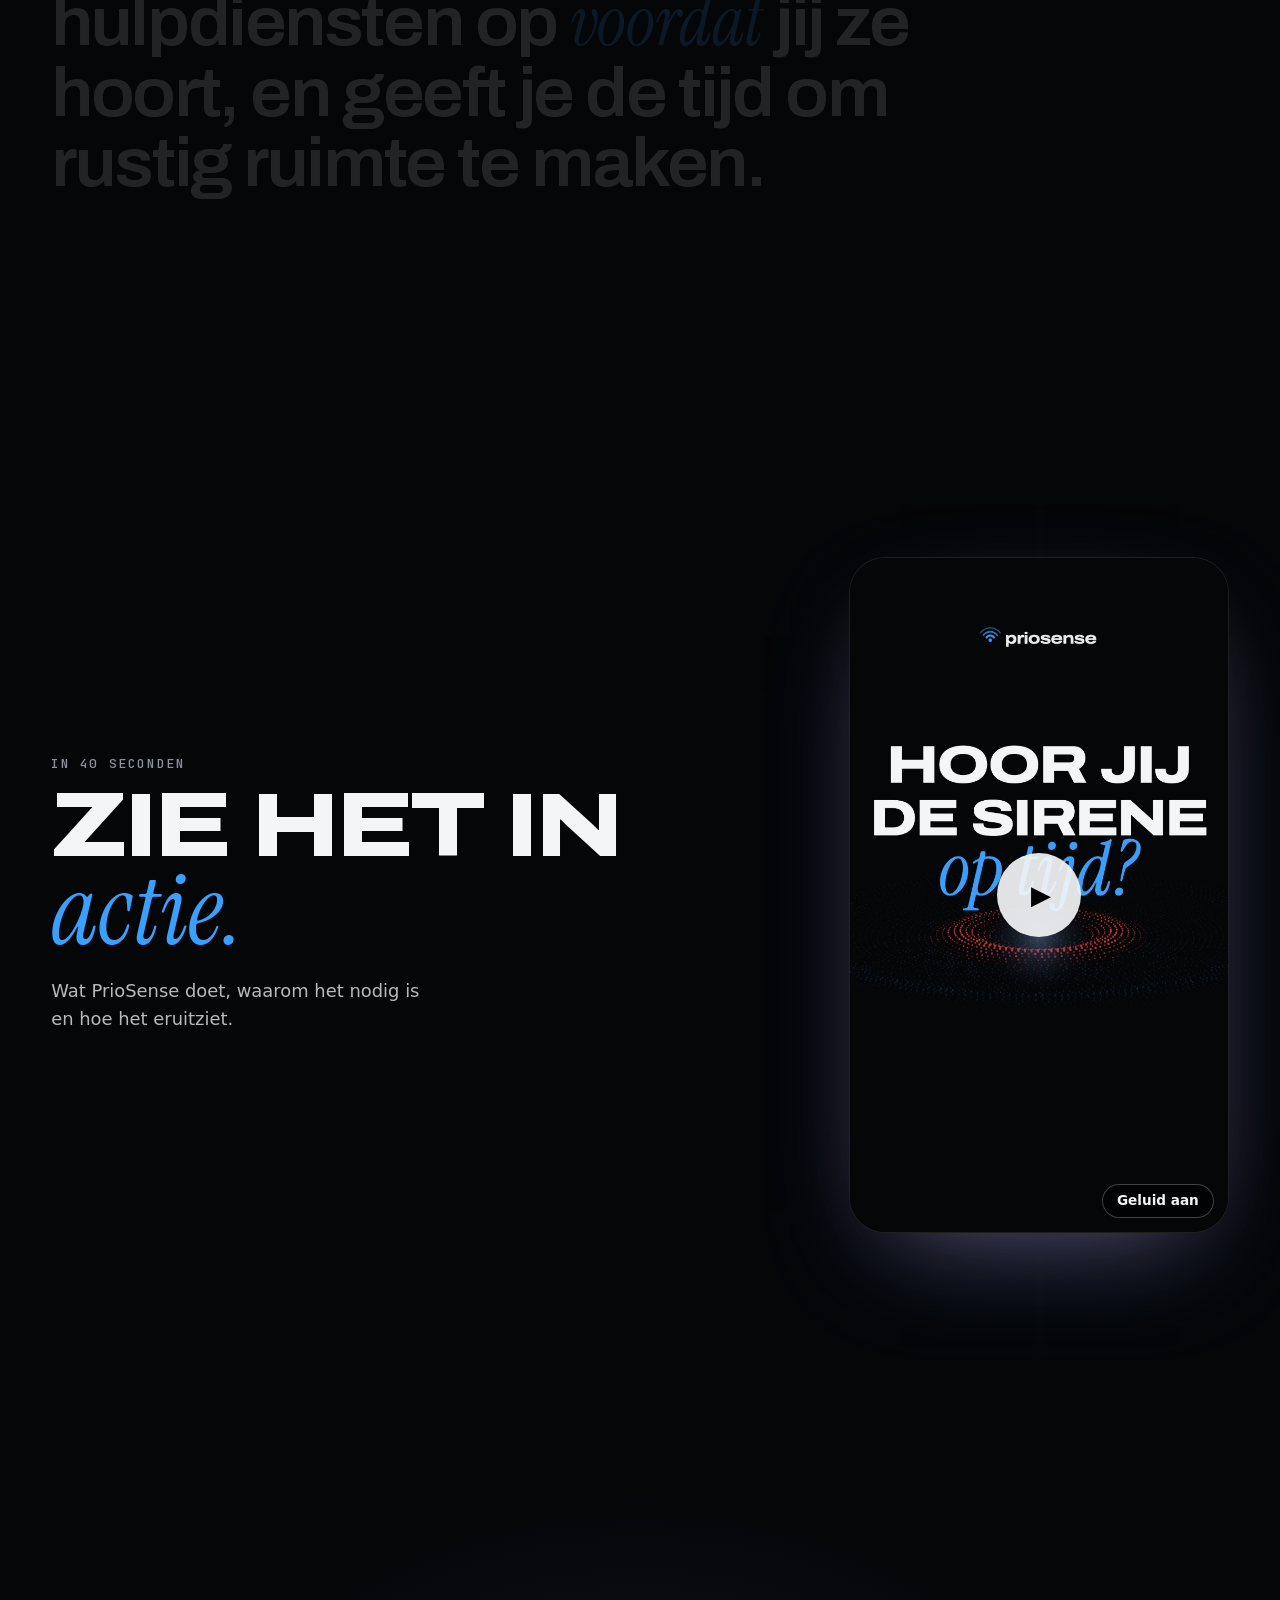
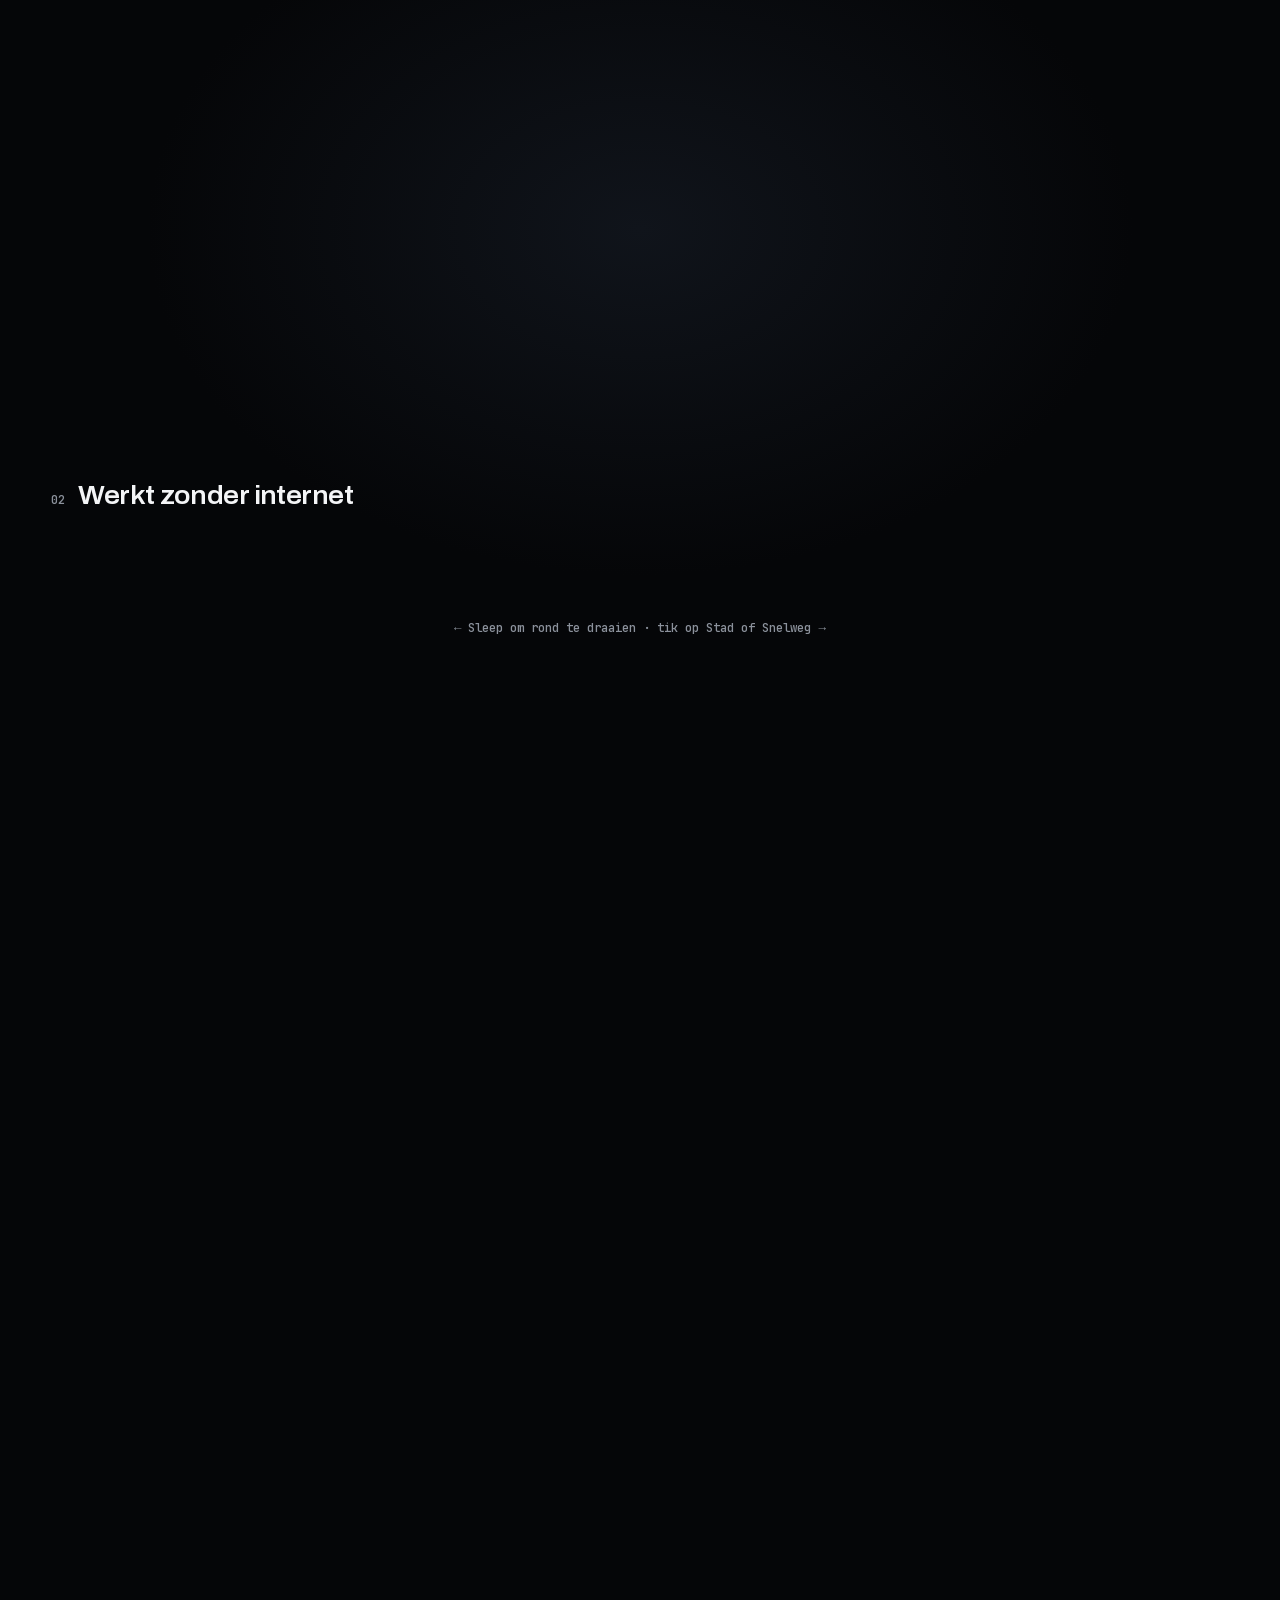
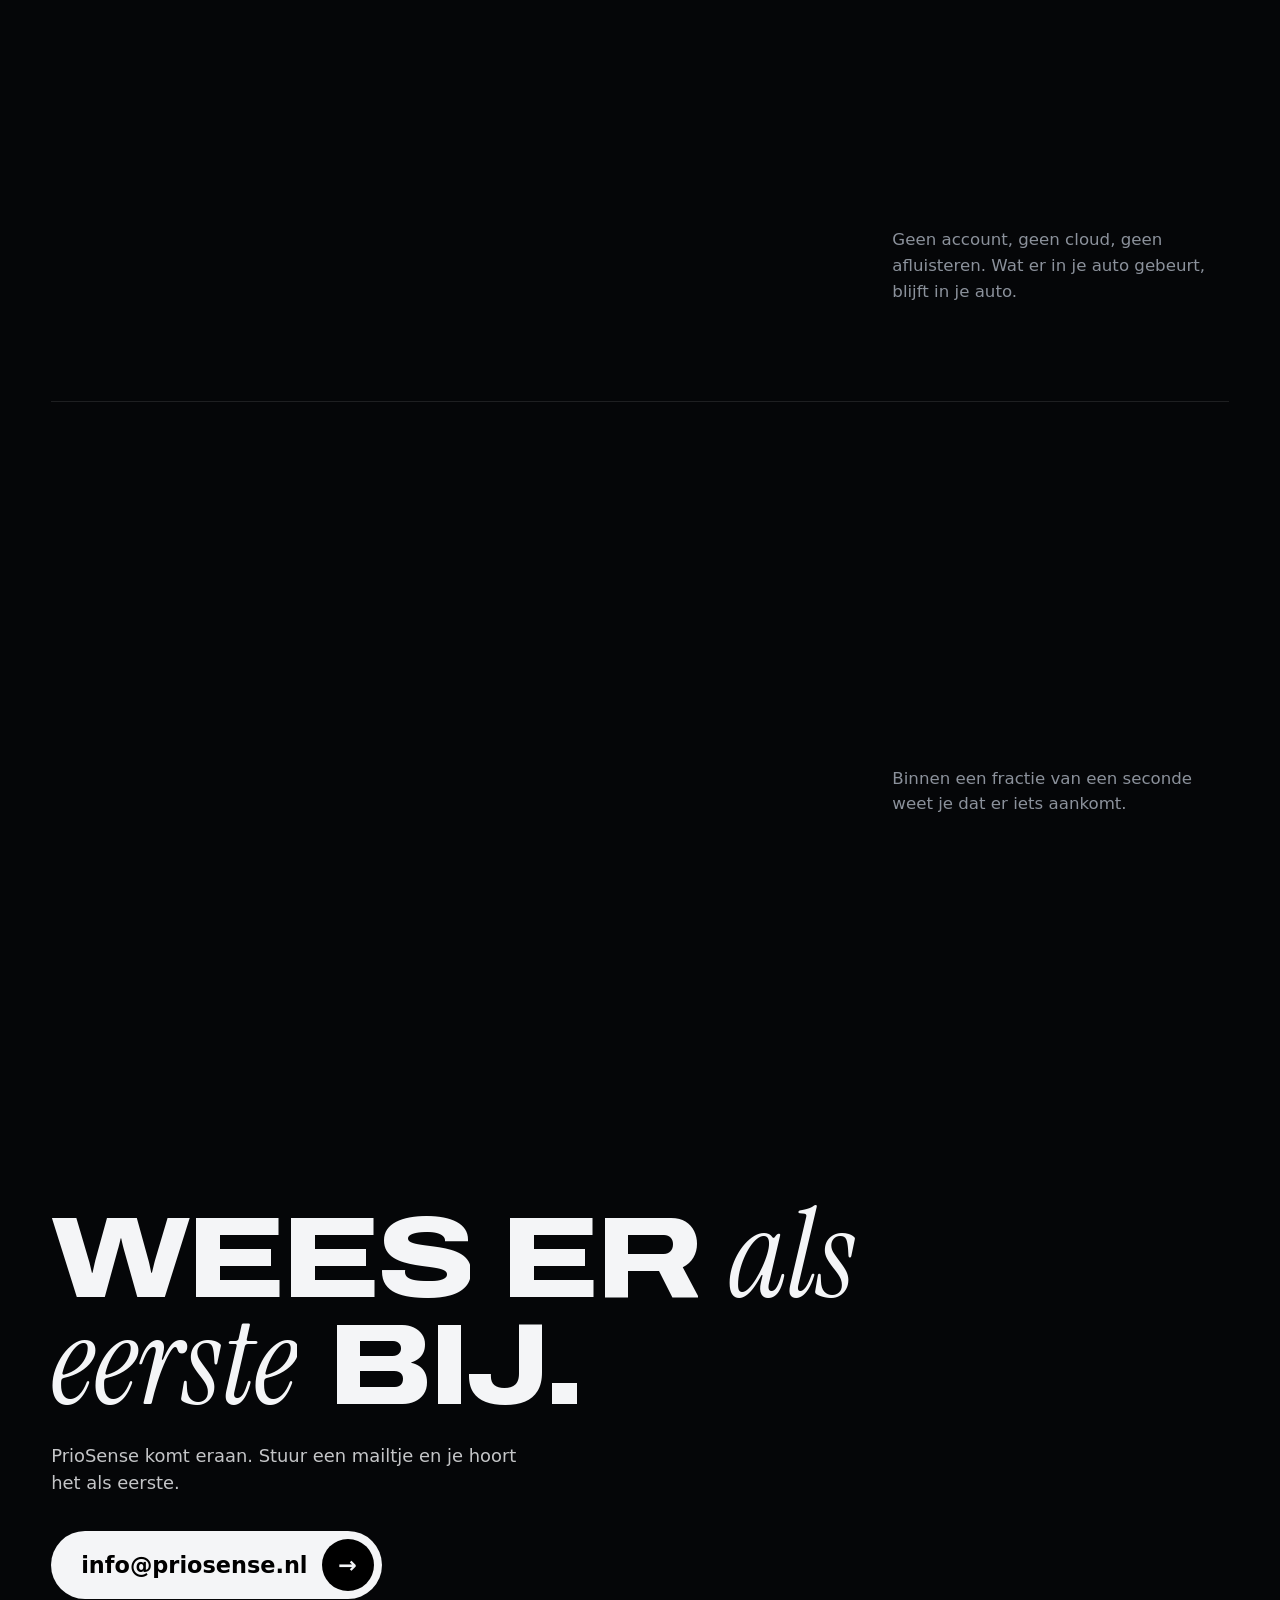
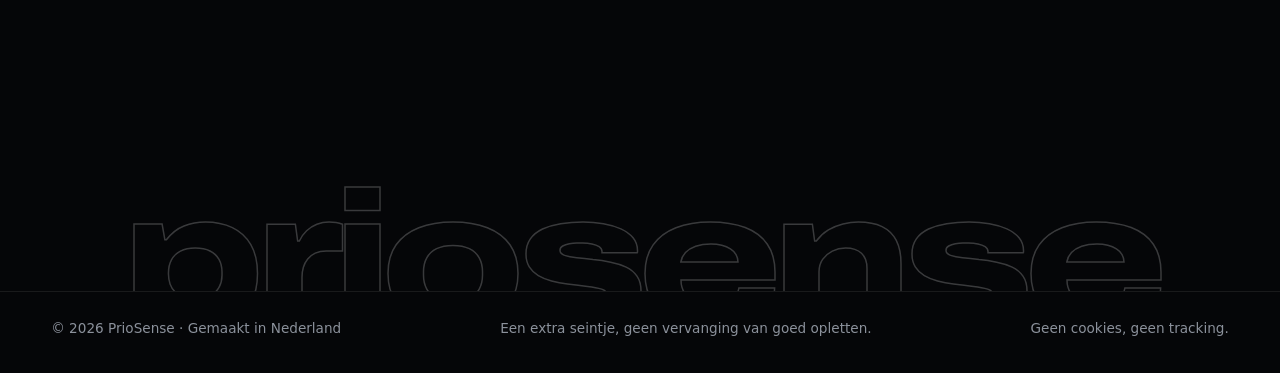
==== commit 5c9d3f41: "Promovideo op de site (NL en EN) - nieuwe sectie 'Zie het in actie' / 'See it in action' tussen het " ====
--- a/index.html
+++ b/index.html
@@ -28,6 +28,7 @@
   <script src="js/vendor/lenis.min.js" defer></script>
   <script src="js/sim.js" defer></script>
   <script src="js/main.js" defer></script>
+  <script src="js/film.js" defer></script>
   <script type="module" src="js/signal.js"></script>
   <script type="module" src="js/device3d.js"></script>
 </head>
@@ -102,6 +103,19 @@
       <p class="statement-text">Auto's worden stiller. Muziek harder. Een sirene hoor je steeds later. PrioSense merkt hulpdiensten op <em>voordat</em> jij ze hoort, en geeft je de tijd om rustig ruimte te maken.</p>
     </section>
 
+    <section class="film" id="video" aria-labelledby="film-title">
+      <div class="film-copy">
+        <p class="film-kicker">In 40 seconden</p>
+        <h2 class="film-title" id="film-title">Zie het in <em>actie.</em></h2>
+        <p class="film-sub">Wat PrioSense doet, waarom het nodig is en hoe het eruitziet.</p>
+      </div>
+      <figure class="film-phone">
+        <video class="film-video" src="assets/video/priosense-nl.mp4" poster="assets/video/priosense-nl.jpg" muted loop playsinline preload="none" aria-label="Promovideo van PrioSense met ondertiteling"></video>
+        <button class="film-play" type="button" aria-label="Afspelen"><span aria-hidden="true">▶</span></button>
+        <button class="film-sound" type="button" aria-pressed="false" data-on="Geluid aan" data-off="Geluid uit">Geluid aan</button>
+      </figure>
+    </section>
+
     <section class="product" id="kastje" aria-labelledby="product-title">
       <div class="product-pin">
         <canvas class="device-canvas" tabindex="0" aria-label="3D-model van het PrioSense-kastje. Sleep of gebruik de pijltjestoetsen om het rond te draaien; tik op de schakelaar op het scherm, of druk op Enter, om de rijmodus te wisselen. Huidige modus:"></canvas>
--- a/css/styles.css
+++ b/css/styles.css
@@ -152,6 +152,33 @@
   max-width: 22ch; font: 600 clamp(2rem, 5.4vw, 5.6rem)/1.02 var(--display); font-stretch: 105%; letter-spacing: -0.035em;
 }
 .statement-text em { color: var(--blue); }
+
+/* ── Video ───────────────────────────────────────────────────────────────── */
+.film { display: grid; grid-template-columns: minmax(0, 1fr) auto; align-items: center; gap: clamp(32px, 6vw, 96px); padding: clamp(60px, 10vw, 140px) var(--pad); }
+.film-kicker { font: 500 0.82rem/1 var(--mono); letter-spacing: 0.12em; text-transform: uppercase; color: var(--muted); margin-bottom: 16px; }
+.film-title { font: 800 clamp(2.6rem, 7vw, 7rem)/0.9 var(--display); font-stretch: 125%; text-transform: uppercase; letter-spacing: -0.045em; }
+.film-title em { color: var(--blue); font-size: 1.1em; }
+.film-sub { margin-top: 22px; max-width: 34ch; font-size: clamp(1rem, 1.4vw, 1.18rem); color: rgba(244, 245, 247, 0.75); }
+.film-phone {
+  position: relative; margin: 0; width: min(380px, 78vw); aspect-ratio: 9 / 16; border-radius: 36px; overflow: hidden;
+  border: 1px solid rgba(255, 255, 255, 0.12); background: #000;
+  box-shadow: 0 40px 120px -40px rgba(58, 160, 255, 0.45), 0 30px 90px -50px rgba(255, 59, 59, 0.5);
+}
+.film-video { display: block; width: 100%; height: 100%; object-fit: cover; cursor: pointer; }
+.film-play {
+  position: absolute; left: 50%; top: 50%; width: 84px; height: 84px; margin: -42px 0 0 -42px; border-radius: 50%; border: 0;
+  background: rgba(244, 245, 247, 0.92); color: #000; font-size: 1.6rem; cursor: pointer; display: grid; place-items: center;
+  transition: transform 0.3s var(--ease), opacity 0.3s;
+}
+.film-play span { margin-left: 5px; }
+.film-play:hover { transform: scale(1.06); }
+.film.is-playing .film-play { opacity: 0; pointer-events: none; }
+.film-sound {
+  position: absolute; right: 14px; bottom: 14px; padding: 9px 14px; border-radius: 99px; border: 1px solid rgba(255, 255, 255, 0.25);
+  background: rgba(0, 0, 0, 0.55); color: var(--ink); font: 600 0.85rem/1 var(--body); cursor: pointer; backdrop-filter: blur(8px);
+}
+.film-sound[aria-pressed="true"] { background: var(--ink); color: #000; }
+@media (max-width: 760px) { .film { grid-template-columns: 1fr; justify-items: center; text-align: center; } .film-sub { margin-inline: auto; } }
 
 /* ── Het kastje (vastgezet tijdens scrollen) ─────────────────────────────── */
 .product { position: relative; height: 320vh; }
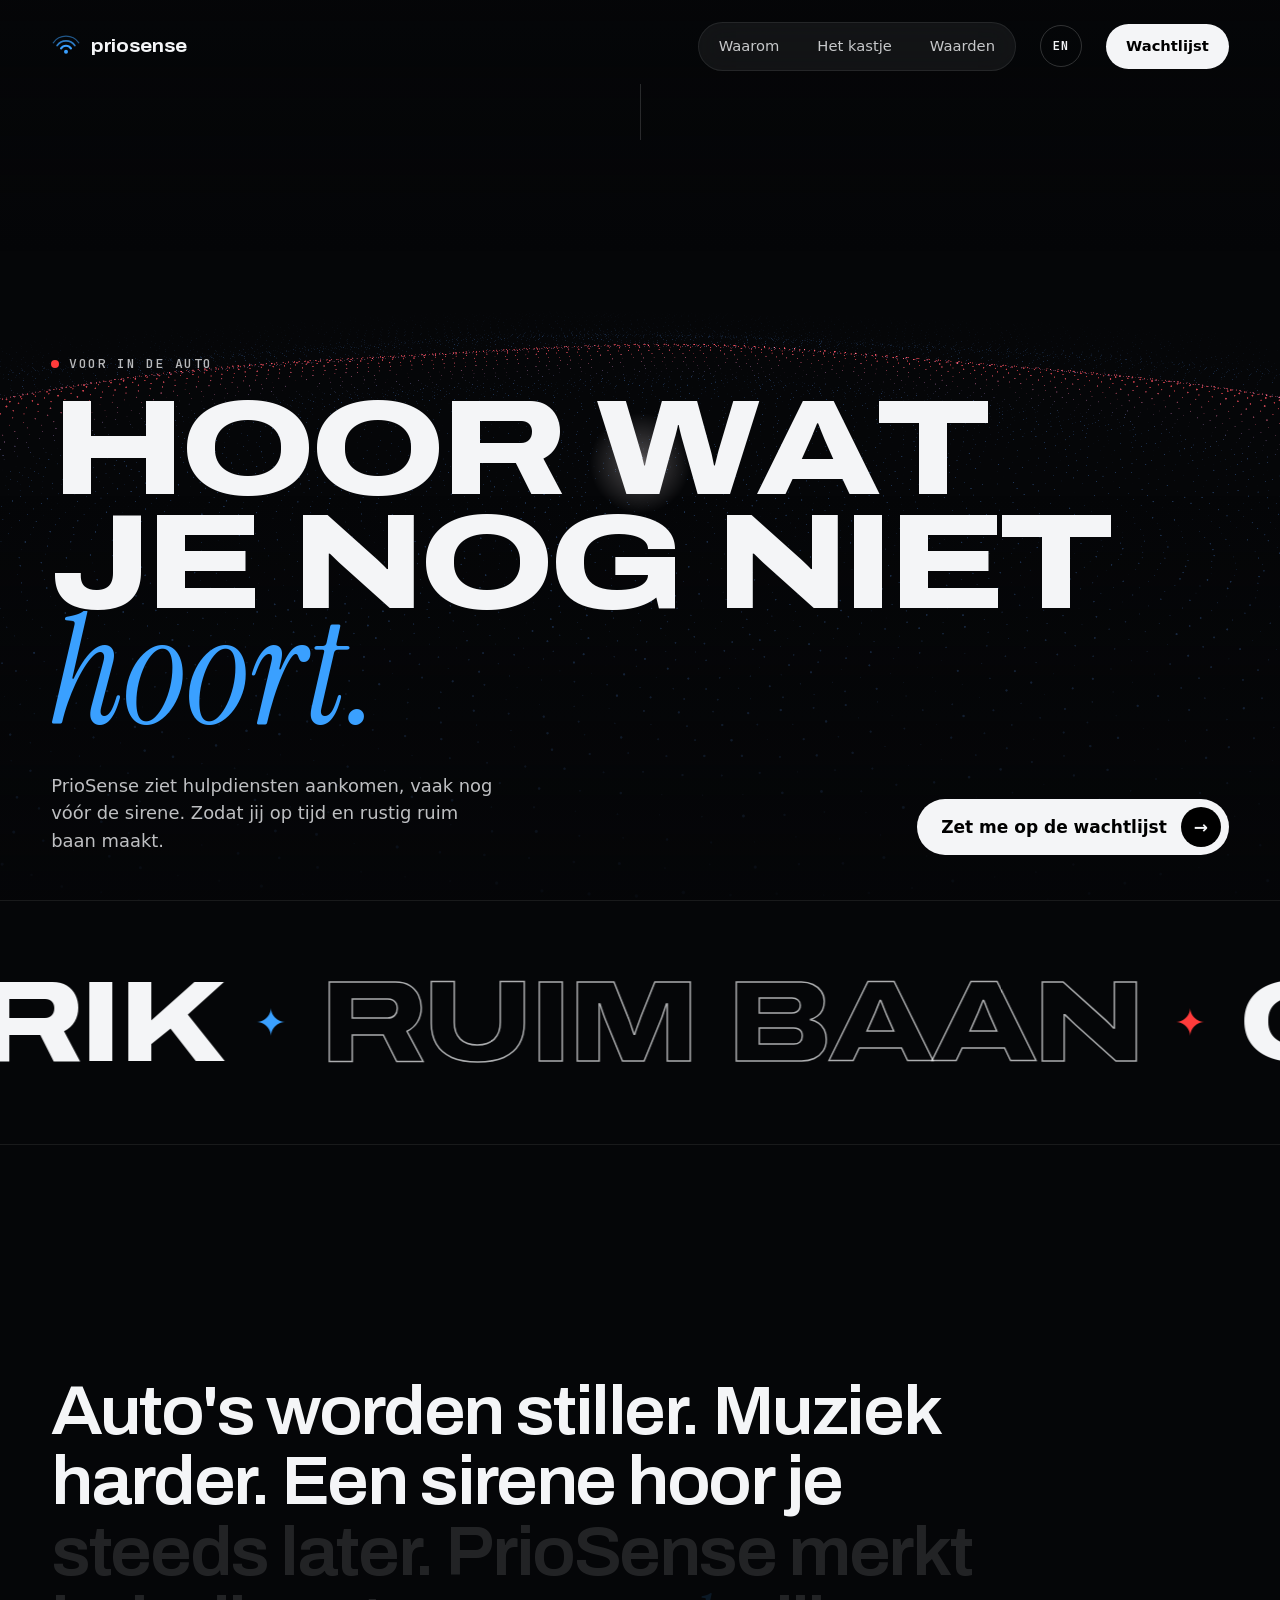
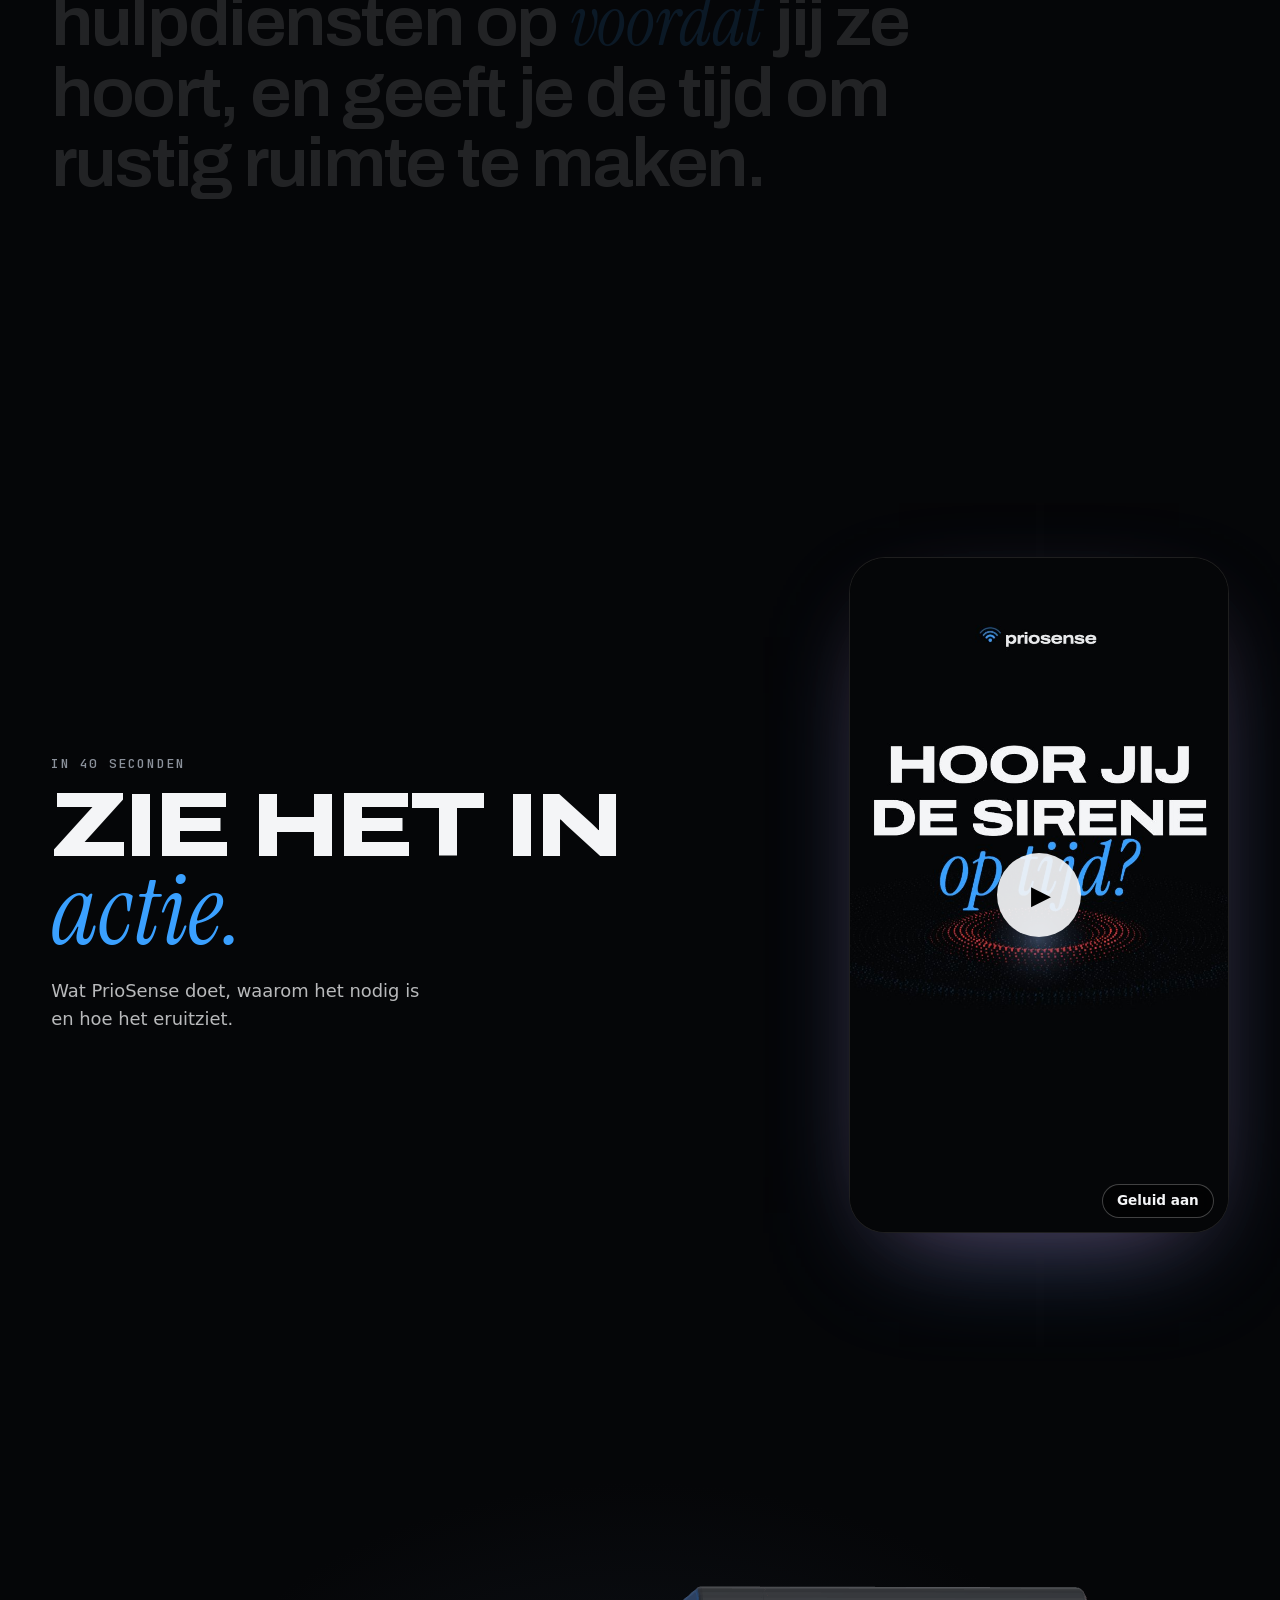
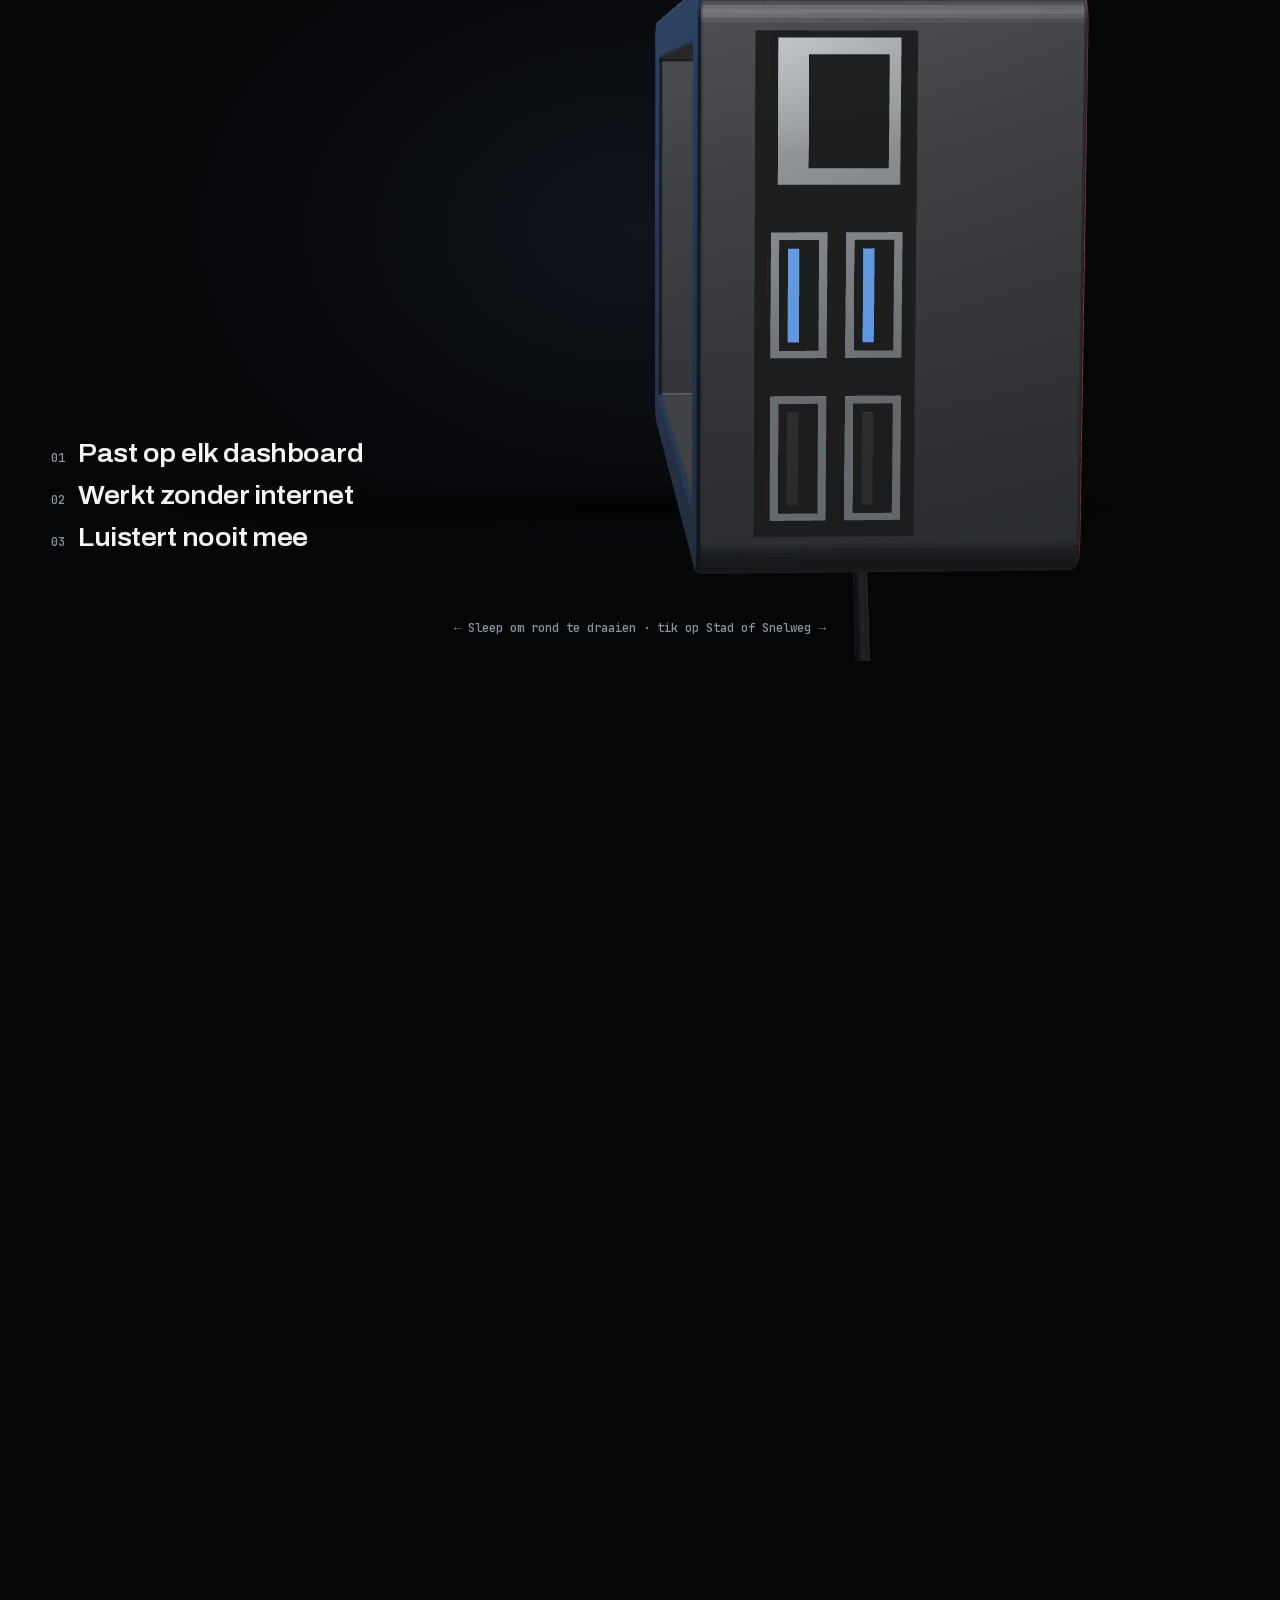
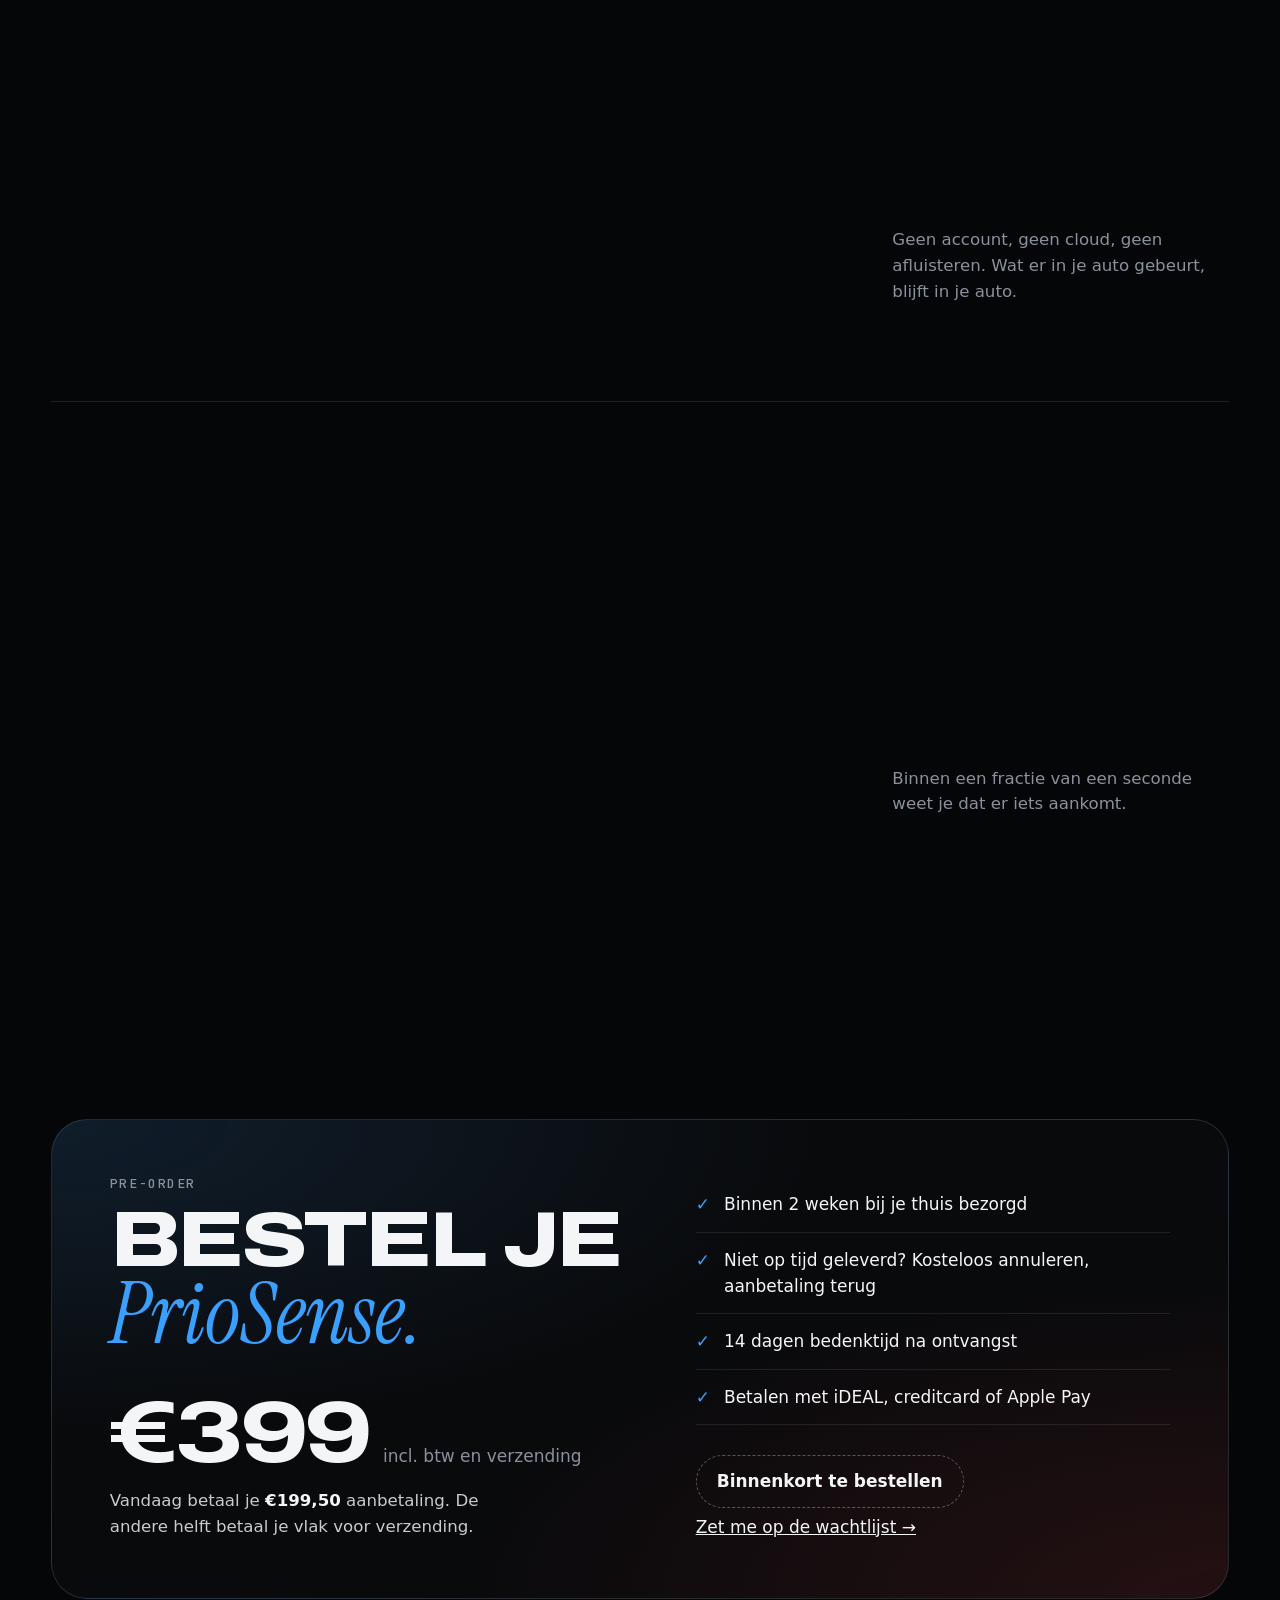
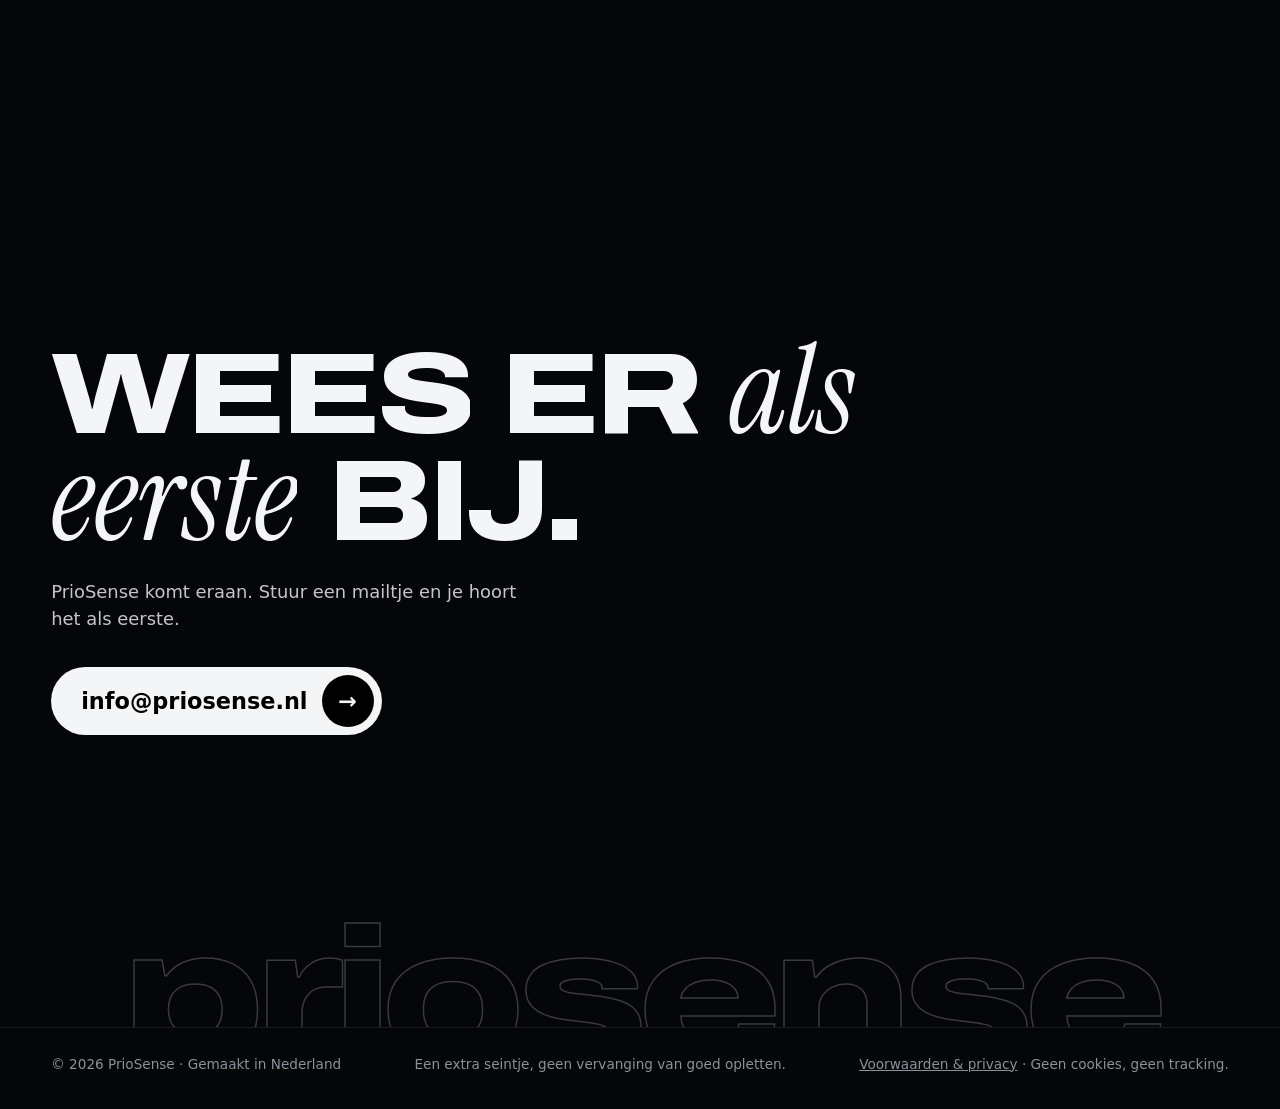
==== commit 2db8e8f1: "Pre-order: sectie met prijs en aanbetaling, voorwaarden en bedankpagina (NL en EN) - sectie 'Bestel " ====
--- a/index.html
+++ b/index.html
@@ -29,6 +29,7 @@
   <script src="js/sim.js" defer></script>
   <script src="js/main.js" defer></script>
   <script src="js/film.js" defer></script>
+  <script src="js/preorder.js" defer></script>
   <script type="module" src="js/signal.js"></script>
   <script type="module" src="js/device3d.js"></script>
 </head>
@@ -147,6 +148,30 @@
       </article>
     </section>
 
+    <section class="preorder" id="preorder" aria-labelledby="preorder-title">
+      <div class="preorder-card">
+        <div class="preorder-intro">
+          <p class="preorder-kicker">Pre-order</p>
+          <h2 class="preorder-title" id="preorder-title">Bestel je <em>PrioSense.</em></h2>
+          <p class="preorder-price"><strong>€399</strong><span>incl. btw en verzending</span></p>
+          <p class="preorder-deposit">Vandaag betaal je <strong>€199,50</strong> aanbetaling. De andere helft betaal je vlak voor verzending.</p>
+        </div>
+        <div class="preorder-details">
+          <ul class="preorder-list">
+          <li>Binnen 2 weken bij je thuis bezorgd</li>
+          <li>Niet op tijd geleverd? Kosteloos annuleren, aanbetaling terug</li>
+          <li>14 dagen bedenktijd na ontvangst</li>
+          <li>Betalen met iDEAL, creditcard of Apple Pay</li>
+          </ul>
+          <div class="preorder-action">
+            <a class="pill pill-lg preorder-buy" href="#preorder" hidden><span>Pre-order · €199,50 aanbetaling</span><i aria-hidden="true">→</i></a>
+            <p class="preorder-soon"><span>Binnenkort te bestellen</span> <a href="#contact">Zet me op de wachtlijst →</a></p>
+            <p class="preorder-note" hidden>Door te bestellen ga je akkoord met de <a href="voorwaarden/">voorwaarden</a>.</p>
+          </div>
+        </div>
+      </div>
+    </section>
+
     <section class="finale" id="contact" aria-labelledby="finale-title">
       <div class="lights" aria-hidden="true"><span class="light-blue"></span><span class="light-red"></span></div>
       <div class="finale-content">
@@ -161,7 +186,7 @@
   <footer class="footer">
     <p>© <span class="year">2026</span> PrioSense · Gemaakt in Nederland</p>
     <p>Een extra seintje, geen vervanging van goed opletten.</p>
-    <p>Geen cookies, geen tracking.</p>
+    <p><a href="voorwaarden/">Voorwaarden &amp; privacy</a> · Geen cookies, geen tracking.</p>
   </footer>
 </body>
 </html>
--- a/css/styles.css
+++ b/css/styles.css
@@ -235,6 +235,55 @@
 /* ── Footer ──────────────────────────────────────────────────────────────── */
 .footer { display: flex; flex-wrap: wrap; justify-content: space-between; gap: 10px 28px; padding: 26px var(--pad) 34px; border-top: 1px solid rgba(255, 255, 255, 0.08); font-size: 0.85rem; color: var(--muted); }
 
+/* ── Pre-order ───────────────────────────────────────────────────────────── */
+.preorder { padding: clamp(60px, 10vw, 140px) var(--pad); }
+.preorder-card {
+  display: grid; grid-template-columns: minmax(0, 1.1fr) minmax(0, 1fr); gap: clamp(32px, 5vw, 80px);
+  padding: clamp(26px, 4.5vw, 64px); border: 1px solid rgba(255, 255, 255, 0.12); border-radius: clamp(22px, 3vw, 36px);
+  background: radial-gradient(120% 120% at 0% 0%, rgba(58, 160, 255, 0.13), transparent 55%),
+              radial-gradient(120% 120% at 100% 100%, rgba(255, 59, 59, 0.11), transparent 55%), rgba(255, 255, 255, 0.02);
+}
+.preorder-kicker { font: 500 0.82rem/1 var(--mono); letter-spacing: 0.12em; text-transform: uppercase; color: var(--muted); margin-bottom: 16px; }
+.preorder-title { font: 800 clamp(2.4rem, 6vw, 5.6rem)/0.9 var(--display); font-stretch: 125%; text-transform: uppercase; letter-spacing: -0.045em; }
+.preorder-title em { color: var(--blue); font-size: 1.1em; }
+.preorder-price { margin-top: clamp(24px, 3vw, 40px); display: flex; flex-wrap: wrap; align-items: baseline; gap: 6px 14px; }
+.preorder-price strong { font: 800 clamp(3rem, 7vw, 5.4rem)/1 var(--display); font-stretch: 125%; letter-spacing: -0.04em; }
+.preorder-price span { color: var(--muted); }
+.preorder-deposit { margin-top: 12px; max-width: 36ch; color: rgba(244, 245, 247, 0.82); font-size: clamp(1rem, 1.3vw, 1.12rem); }
+.preorder-deposit strong { color: var(--ink); }
+.preorder-details { display: flex; flex-direction: column; justify-content: space-between; gap: 28px; }
+.preorder-list { list-style: none; margin: 0; padding: 0; }
+.preorder-list li { display: flex; gap: 14px; padding: 14px 0; border-bottom: 1px solid rgba(255, 255, 255, 0.09); }
+.preorder-list li::before { content: "✓"; color: var(--blue); font-weight: 700; }
+.preorder-action { display: flex; flex-direction: column; align-items: flex-start; gap: 14px; }
+.preorder-action .pill { white-space: normal; }
+.preorder-soon { display: flex; flex-wrap: wrap; gap: 6px 14px; align-items: center; color: var(--muted); }
+.preorder-soon span { padding: 12px 20px; border-radius: 99px; border: 1px dashed rgba(255, 255, 255, 0.3); font-weight: 600; color: var(--ink); }
+.preorder-soon a { color: var(--ink); }
+.preorder.is-live .preorder-soon { display: none; }
+.preorder [hidden] { display: none !important; }
+.preorder-note { font-size: 0.85rem; color: var(--muted); }
+.preorder-note a { color: var(--ink); }
+@media (max-width: 760px) { .preorder-card { grid-template-columns: 1fr; } }
+
+/* ── Losse pagina's (voorwaarden, bedankt) ───────────────────────────────── */
+.page-nav { display: flex; align-items: center; justify-content: space-between; gap: 16px; padding: 22px var(--pad); }
+.page { max-width: 780px; margin: 0 auto; padding: clamp(32px, 7vw, 90px) var(--pad) clamp(80px, 10vw, 140px); }
+.page-kicker { font: 500 0.82rem/1 var(--mono); letter-spacing: 0.12em; text-transform: uppercase; color: var(--muted); margin-bottom: 16px; }
+.page h1 { font: 800 clamp(2.3rem, 6vw, 4.6rem)/0.92 var(--display); font-stretch: 125%; text-transform: uppercase; letter-spacing: -0.045em; margin-bottom: 26px; overflow-wrap: anywhere; }
+.page h1 em { color: var(--blue); font-size: 1.1em; }
+.page h2 { font: 700 1.2rem/1.25 var(--display); font-stretch: 112%; margin: 44px 0 12px; }
+.page p, .page li, .page dd { color: rgba(244, 245, 247, 0.82); }
+.page p + p { margin-top: 12px; }
+.page ul, .page ol { padding-left: 1.2em; margin: 12px 0; }
+.page li + li { margin-top: 6px; }
+.page dl { display: grid; grid-template-columns: max-content minmax(0, 1fr); gap: 6px 20px; margin: 12px 0; }
+.page dt { color: var(--muted); }
+.page dd { margin: 0; }
+.page .lead { font-size: clamp(1.05rem, 1.6vw, 1.25rem); }
+.page .pill { margin-top: 32px; }
+.page-form { margin-top: 12px; padding: 20px 22px; border: 1px solid rgba(255, 255, 255, 0.14); border-radius: 16px; font: 0.88rem/1.7 var(--mono); white-space: pre-wrap; color: rgba(244, 245, 247, 0.82); }
+
 /* ── Minder beweging ─────────────────────────────────────────────────────── */
 @media (prefers-reduced-motion: reduce) {
   .loader { display: none; }
